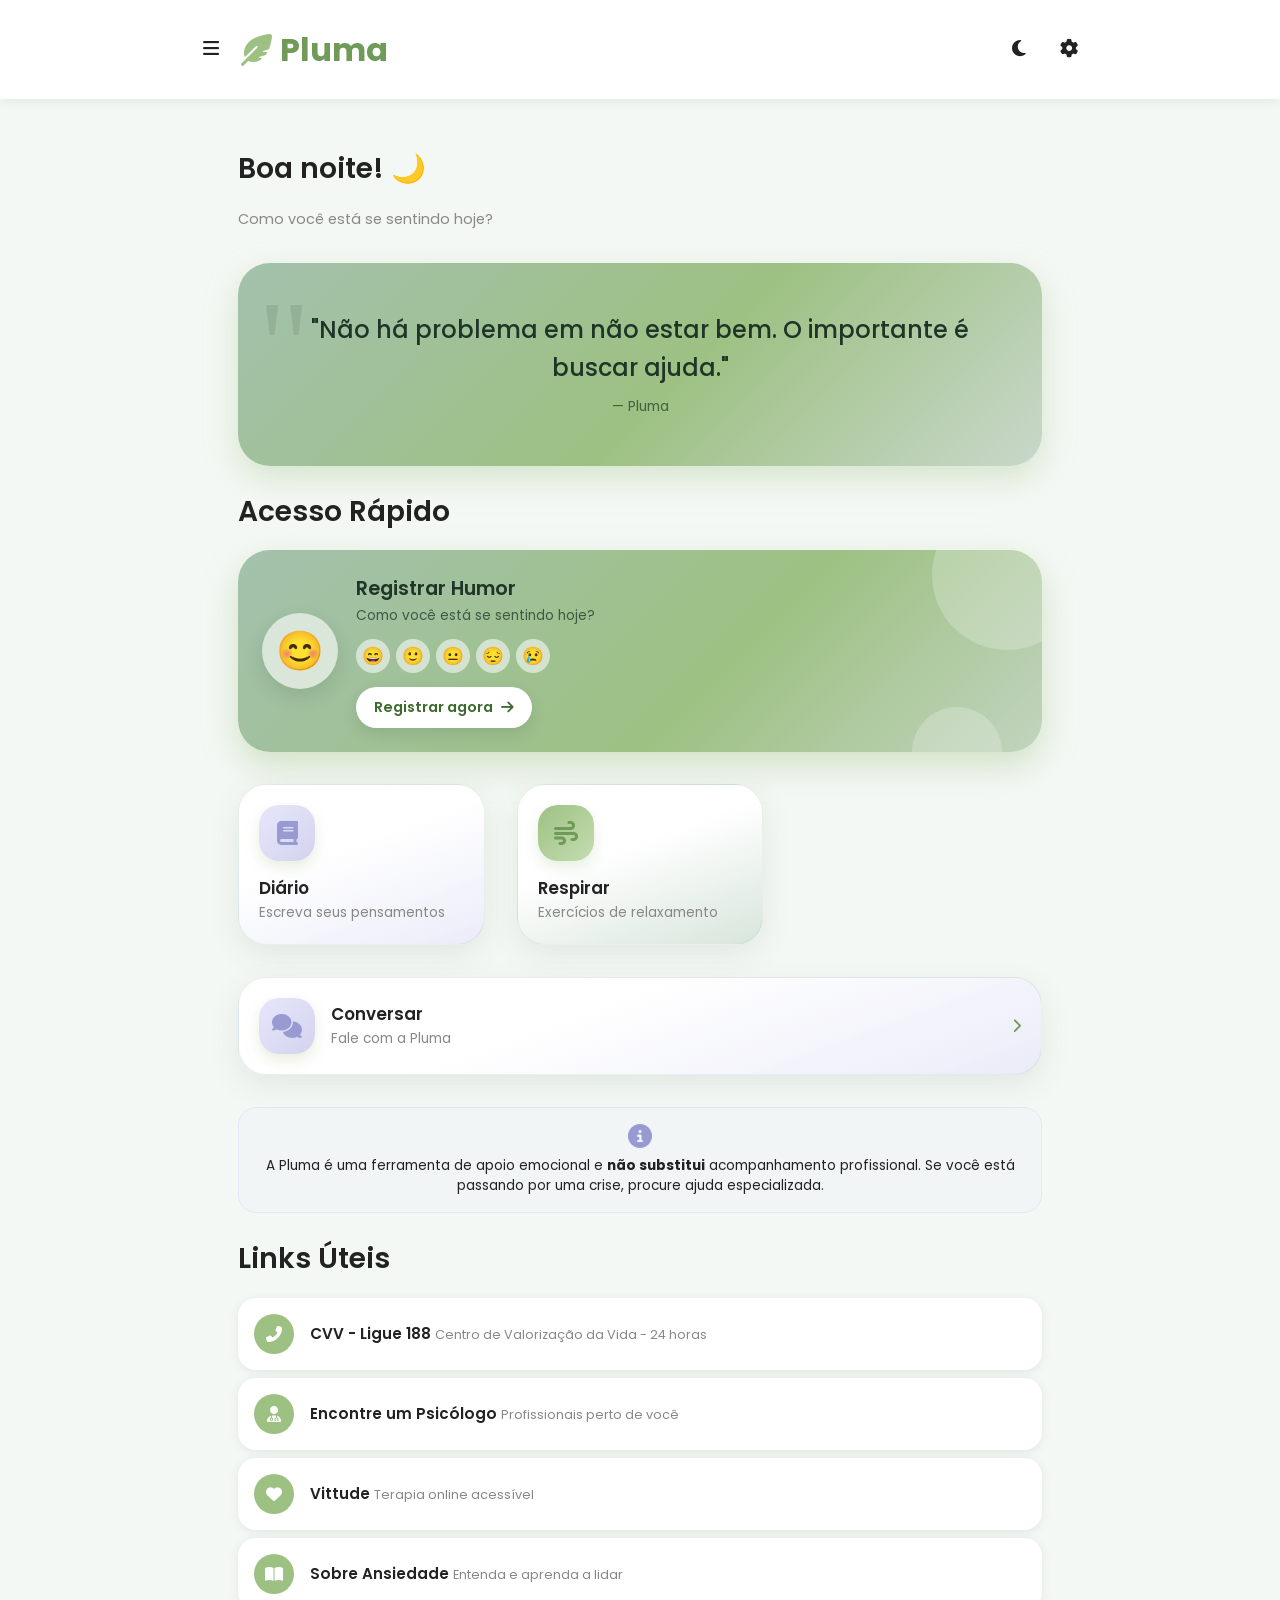
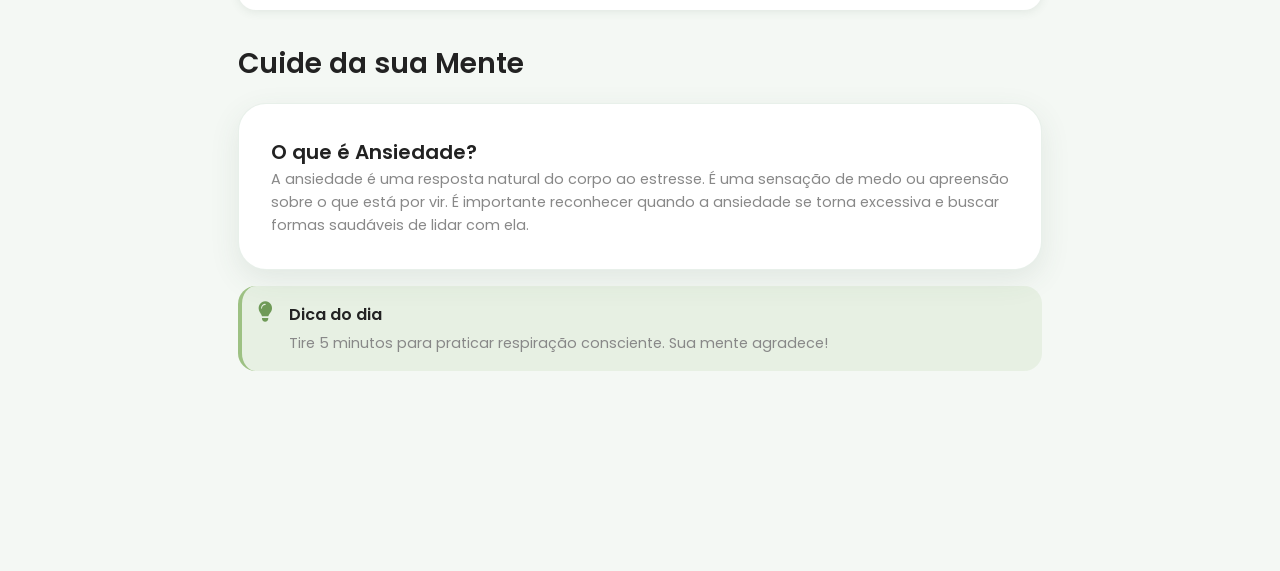
==== index.html @ d6d1ad16 "feat: alterando cores e formatos do front-end" ====
<!DOCTYPE html>
<html lang="pt-BR">
<head>
    <meta charset="UTF-8">
    <meta name="viewport" content="width=device-width, initial-scale=1.0, maximum-scale=1.0, user-scalable=no">
    <meta name="description" content="Pluma - Plataforma de apoio emocional e bem-estar. Registre seu humor, escreva seu diário e pratique técnicas de respiração.">
    <meta name="theme-color" content="#9DC183">
    <meta name="apple-mobile-web-app-capable" content="yes">
    <meta name="apple-mobile-web-app-status-bar-style" content="default">
    
    <title>Pluma - Apoio Emocional</title>
    
    <!-- Fonts -->
    <link rel="preconnect" href="https://fonts.googleapis.com">
    <link rel="preconnect" href="https://fonts.gstatic.com" crossorigin>
    <link href="https://fonts.googleapis.com/css2?family=Poppins:wght@300;400;500;600;700&family=Inter:wght@400;500;600&display=swap" rel="stylesheet">
    
    <!-- Font Awesome -->
    <link rel="stylesheet" href="https://cdnjs.cloudflare.com/ajax/libs/font-awesome/6.5.1/css/all.min.css">
    
    <!-- Styles -->
    <link rel="stylesheet" href="css/style.css">
    <link rel="stylesheet" href="css/responsive.css">
</head>
<body>
    <!-- Splash Screen -->
    <div class="splash-screen" id="splashScreen">
        <div class="logo">🪶 Pluma</div>
        <div class="loader"></div>
    </div>

    <!-- Header -->
    <header class="header">
        <div class="header-content">
            <div class="header-left">
                <button class="icon-btn" id="menuToggle" aria-label="Abrir menu" aria-expanded="false" aria-controls="sideMenu">
                    <i class="fas fa-bars"></i>
                </button>
                <a href="index.html" class="logo">
                    <i class="fas fa-feather-alt"></i>
                    Pluma
                </a>
            </div>
            <div class="header-actions">
                <button class="icon-btn" id="themeToggle" aria-label="Alternar modo escuro">
                    <i class="fas fa-moon"></i>
                </button>
                <a href="config.html" class="icon-btn" aria-label="Configurações">
                    <i class="fas fa-cog"></i>
                </a>
            </div>
        </div>
    </header>

    <!-- Menu lateral -->
    <div class="menu-overlay" id="menuOverlay"></div>
    <nav class="side-menu" id="sideMenu" aria-label="Navegação principal" aria-hidden="true">
        <div class="side-menu-header">
            <span class="logo"><i class="fas fa-feather-alt"></i> Pluma</span>
            <button class="icon-btn" id="menuClose" aria-label="Fechar menu">
                <i class="fas fa-times"></i>
            </button>
        </div>
        <div class="side-menu-links">
            <a href="index.html" class="side-link active" aria-current="page">
                <i class="fas fa-home"></i>
                <span>Início</span>
            </a>
            <a href="humor.html" class="side-link">
                <i class="fas fa-smile"></i>
                <span>Humor</span>
            </a>
            <a href="diario.html" class="side-link">
                <i class="fas fa-book"></i>
                <span>Diário</span>
            </a>
            <a href="historico.html" class="side-link">
                <i class="fas fa-chart-line"></i>
                <span>Histórico</span>
            </a>
            <a href="respirar.html" class="side-link">
                <i class="fas fa-wind"></i>
                <span>Respirar</span>
            </a>
            <a href="chat.html" class="side-link">
                <i class="fas fa-comments"></i>
                <span>Conversar</span>
            </a>
        </div>
    </nav>


    <!-- Conteúdo Principal -->
    <main class="container">
        <!-- Saudação -->
        <section class="section fade-in">
            <h1 class="section-title" id="greeting">Olá! 👋</h1>
            <p class="section-subtitle">Como você está se sentindo hoje?</p>
        </section>

        <!-- Mensagem Motivacional -->
        <section class="motivational-box slide-up">
            <p class="motivational-text" id="motivationalQuote">"Cada dia é uma nova oportunidade para cuidar de si mesmo."</p>
            <p class="motivational-author" id="motivationalAuthor">— Pluma</p>
        </section>

        <!-- Acesso Rápido -->
        <section class="section">
            <h2 class="section-title">Acesso Rápido</h2>
            <div class="cards-grid">
                <a href="humor.html" class="card card-humor" aria-label="Registrar humor">
                    <div class="humor-badge" aria-hidden="true">😊</div>
                    <div class="humor-body">
                        <h3 class="card-title">Registrar Humor</h3>
                        <p class="card-subtitle">Como você está se sentindo hoje?</p>
                        <div class="humor-faces" aria-hidden="true">
                            <span>😄</span><span>🙂</span><span>😐</span><span>😔</span><span>😢</span>
                        </div>
                        <span class="humor-cta">Registrar agora <i class="fas fa-arrow-right"></i></span>
                    </div>
                </a>
                
                <a href="diario.html" class="card">
                    <div class="card-header">
                        <div class="card-icon lilas">
                            <i class="fas fa-book"></i>
                        </div>
                    </div>
                    <h3 class="card-title">Diário</h3>
                    <p class="card-subtitle">Escreva seus pensamentos</p>
                </a>
                
                <a href="respirar.html" class="card">
                    <div class="card-header">
                        <div class="card-icon verde">
                            <i class="fas fa-wind"></i>
                        </div>
                    </div>
                    <h3 class="card-title">Respirar</h3>
                    <p class="card-subtitle">Exercícios de relaxamento</p>
                </a>
                
                <a href="chat.html" class="card card-wide">
                    <div class="card-header">
                        <div class="card-icon lilas">
                            <i class="fas fa-comments"></i>
                        </div>
                    </div>
                    <div>
                        <h3 class="card-title">Conversar</h3>
                        <p class="card-subtitle">Fale com a Pluma</p>
                    </div>
                </a>
            </div>
        </section>

        <!-- Aviso Importante -->
        <section class="disclaimer">
            <i class="fas fa-info-circle"></i>
            <p class="disclaimer-text">
                A Pluma é uma ferramenta de apoio emocional e <strong>não substitui</strong> acompanhamento profissional. 
                Se você está passando por uma crise, procure ajuda especializada.
            </p>
        </section>

        <!-- Links Úteis -->
        <section class="section">
            <h2 class="section-title">Links Úteis</h2>
            <div class="useful-links">
                <a href="https://www.cvv.org.br/" target="_blank" rel="noopener noreferrer" class="useful-link">
                    <i class="fas fa-phone-alt"></i>
                    <div class="useful-link-content">
                        <span class="useful-link-title">CVV - Ligue 188</span>
                        <span class="useful-link-description">Centro de Valorização da Vida - 24 horas</span>
                    </div>
                </a>
                
                <a href="https://www.doctoralia.com.br/psicologos" target="_blank" rel="noopener noreferrer" class="useful-link">
                    <i class="fas fa-user-md"></i>
                    <div class="useful-link-content">
                        <span class="useful-link-title">Encontre um Psicólogo</span>
                        <span class="useful-link-description">Profissionais perto de você</span>
                    </div>
                </a>
                
                <a href="https://www.vittude.com/" target="_blank" rel="noopener noreferrer" class="useful-link">
                    <i class="fas fa-heart"></i>
                    <div class="useful-link-content">
                        <span class="useful-link-title">Vittude</span>
                        <span class="useful-link-description">Terapia online acessível</span>
                    </div>
                </a>
                
                <a href="https://www.minhavida.com.br/bem-estar/tudo-sobre/17115-ansiedade" target="_blank" rel="noopener noreferrer" class="useful-link">
                    <i class="fas fa-book-open"></i>
                    <div class="useful-link-content">
                        <span class="useful-link-title">Sobre Ansiedade</span>
                        <span class="useful-link-description">Entenda e aprenda a lidar</span>
                    </div>
                </a>
            </div>
        </section>

        <!-- Conteúdo Informativo -->
        <section class="section">
            <h2 class="section-title">Cuide da sua Mente</h2>
            
            <div class="card">
                <h3 class="card-title">O que é Ansiedade?</h3>
                <p style="font-size: 0.9rem; color: var(--cinza-medio); line-height: 1.6;">
                    A ansiedade é uma resposta natural do corpo ao estresse. É uma sensação de medo ou apreensão 
                    sobre o que está por vir. É importante reconhecer quando a ansiedade se torna excessiva e 
                    buscar formas saudáveis de lidar com ela.
                </p>
            </div>
            
            <div class="alert alert-info">
                <i class="fas fa-lightbulb"></i>
                <div class="alert-content">
                    <p class="alert-title">Dica do dia</p>
                    <p class="alert-text">Tire 5 minutos para praticar respiração consciente. Sua mente agradece!</p>
                </div>
            </div>
        </section>
    </main>


    <!-- Scripts -->
    <script src="js/app.js"></script>
</body>
</html>
---- css/style.css ----
/* ============================================
   PLUMA - Estilos Principais
   Plataforma de Apoio Emocional
   ============================================ */

/* Reset e Base */
* {
    margin: 0;
    padding: 0;
    box-sizing: border-box;
}

:root {
    /* Paleta de Cores */
    --verde-claro: #9DC183;
    --lilas-claro: #E6E6FA;
    --branco: #ffffff;
    --fundo-suave: #F4F8F4;
    --texto-escuro: #222222;
    --verde-escuro: #6F9A57;
    --lilas-escuro: #9A9AD2;
    --cinza-claro: #f5f5f5;
    --cinza-medio: #888888;
    --sombra: rgba(60, 90, 70, 0.10);
    --salvia: #A3C1AD;
    --texto-sobre-cor: #1f3527;
    
    /* Tipografia */
    --font-principal: 'Poppins', -apple-system, BlinkMacSystemFont, 'Segoe UI', sans-serif;
    --font-secundaria: 'Inter', sans-serif;
    
    /* Espaçamentos */
    --espacamento-xs: 0.25rem;
    --espacamento-sm: 0.5rem;
    --espacamento-md: 1rem;
    --espacamento-lg: 1.5rem;
    --espacamento-xl: 2rem;
    --espacamento-xxl: 3rem;
    
    /* Bordas */
    --borda-radius-sm: 12px;
    --borda-radius-md: 18px;
    --borda-radius-lg: 28px;
    --borda-radius-xl: 40px;
    
    /* Transições */
    --transicao-rapida: 0.2s ease;
    --transicao-media: 0.3s ease;
    --transicao-lenta: 0.5s ease;
}

/* Dark Mode */
[data-theme="dark"] {
    --verde-claro: #6F9A57;
    --lilas-claro: #6E6EA8;
    --branco: #1a1a2e;
    --fundo-suave: #16213e;
    --texto-escuro: #f0f0f0;
    --cinza-claro: #2a2a4a;
    --sombra: rgba(0, 0, 0, 0.3);
}

html {
    font-size: 16px;
    scroll-behavior: smooth;
}

body {
    font-family: var(--font-principal);
    background-color: var(--fundo-suave);
    color: var(--texto-escuro);
    line-height: 1.6;
    min-height: 100vh;
    padding-bottom: var(--espacamento-xl);
    transition: background-color var(--transicao-media), color var(--transicao-media);
}

/* Loader / Splash Screen */
.splash-screen {
    position: fixed;
    top: 0;
    left: 0;
    width: 100%;
    height: 100%;
    background: linear-gradient(135deg, var(--verde-claro), var(--lilas-claro));
    display: flex;
    flex-direction: column;
    justify-content: center;
    align-items: center;
    z-index: 9999;
    transition: opacity var(--transicao-lenta), visibility var(--transicao-lenta);
}

.splash-screen.hidden {
    opacity: 0;
    visibility: hidden;
}

.splash-screen .logo {
    font-size: 3rem;
    font-weight: 700;
    color: var(--branco);
    margin-bottom: var(--espacamento-md);
    animation: pulse 2s infinite;
}

.splash-screen .loader {
    width: 50px;
    height: 50px;
    border: 4px solid rgba(255, 255, 255, 0.3);
    border-top-color: var(--branco);
    border-radius: 50%;
    animation: spin 1s linear infinite;
}

@keyframes spin {
    to { transform: rotate(360deg); }
}

@keyframes pulse {
    0%, 100% { transform: scale(1); }
    50% { transform: scale(1.05); }
}

/* Container Principal */
.container {
    max-width: 500px;
    margin: 0 auto;
    padding: var(--espacamento-md);
}

/* Header */
.header {
    background: var(--branco);
    padding: var(--espacamento-md) var(--espacamento-lg);
    box-shadow: 0 2px 10px var(--sombra);
    position: sticky;
    top: 0;
    z-index: 100;
}

.header-content {
    max-width: 500px;
    margin: 0 auto;
    display: flex;
    justify-content: space-between;
    align-items: center;
}

.header .logo {
    font-size: 1.5rem;
    font-weight: 700;
    color: var(--verde-escuro);
    text-decoration: none;
    display: flex;
    align-items: center;
    gap: var(--espacamento-sm);
}

.header .logo i {
    color: var(--verde-claro);
}

/* Cards */
.card {
    background: var(--branco);
    border-radius: var(--borda-radius-lg);
    padding: var(--espacamento-lg);
    margin-bottom: var(--espacamento-md);
    box-shadow: 0 4px 15px var(--sombra);
    transition: transform var(--transicao-rapida), box-shadow var(--transicao-rapida);
}

.card:hover {
    transform: translateY(-3px);
    box-shadow: 0 8px 25px var(--sombra);
}

.card-header {
    display: flex;
    align-items: center;
    gap: var(--espacamento-md);
    margin-bottom: var(--espacamento-md);
}

.card-icon {
    width: 50px;
    height: 50px;
    border-radius: var(--borda-radius-md);
    display: flex;
    align-items: center;
    justify-content: center;
    font-size: 1.5rem;
}

.card-icon.verde {
    background: linear-gradient(135deg, var(--verde-claro), #C4DDB0);
    color: var(--verde-escuro);
}

.card-icon.lilas {
    background: linear-gradient(135deg, var(--lilas-claro), #D3D3F0);
    color: var(--lilas-escuro);
}

.card-title {
    font-size: 1.1rem;
    font-weight: 600;
    color: var(--texto-escuro);
}

.card-subtitle {
    font-size: 0.85rem;
    color: var(--cinza-medio);
}

/* Botões */
.btn {
    display: inline-flex;
    align-items: center;
    justify-content: center;
    gap: var(--espacamento-sm);
    padding: var(--espacamento-md) var(--espacamento-xl);
    border: none;
    border-radius: var(--borda-radius-xl);
    font-family: var(--font-principal);
    font-size: 1rem;
    font-weight: 600;
    cursor: pointer;
    transition: all var(--transicao-rapida);
    text-decoration: none;
}

.btn-primary {
    background: linear-gradient(135deg, var(--verde-claro), var(--verde-escuro));
    color: var(--branco);
}

.btn-primary:hover {
    transform: translateY(-2px);
    box-shadow: 0 5px 20px rgba(157, 193, 131, 0.4);
}

.btn-secondary {
    background: linear-gradient(135deg, var(--lilas-claro), var(--lilas-escuro));
    color: var(--branco);
}

.btn-secondary:hover {
    transform: translateY(-2px);
    box-shadow: 0 5px 20px rgba(230, 230, 250, 0.4);
}

.btn-outline {
    background: transparent;
    border: 2px solid var(--verde-claro);
    color: var(--verde-escuro);
}

.btn-outline:hover {
    background: var(--verde-claro);
    color: var(--branco);
}

.btn-block {
    width: 100%;
}

.btn-sm {
    padding: var(--espacamento-sm) var(--espacamento-md);
    font-size: 0.875rem;
}

/* Inputs */
.form-group {
    margin-bottom: var(--espacamento-md);
}

.form-label {
    display: block;
    margin-bottom: var(--espacamento-sm);
    font-weight: 500;
    color: var(--texto-escuro);
}

.form-input {
    width: 100%;
    padding: var(--espacamento-md);
    border: 2px solid var(--cinza-claro);
    border-radius: var(--borda-radius-md);
    font-family: var(--font-principal);
    font-size: 1rem;
    transition: border-color var(--transicao-rapida), box-shadow var(--transicao-rapida);
    background: var(--branco);
    color: var(--texto-escuro);
}

.form-input:focus {
    outline: none;
    border-color: var(--verde-claro);
    box-shadow: 0 0 0 4px rgba(157, 193, 131, 0.2);
}

.form-input::placeholder {
    color: var(--cinza-medio);
}

.input-icon-wrapper {
    position: relative;
}

.input-icon-wrapper .form-input {
    padding-left: 45px;
}

.input-icon-wrapper i {
    position: absolute;
    left: 15px;
    top: 50%;
    transform: translateY(-50%);
    color: var(--cinza-medio);
}

/* Textarea */
.form-textarea {
    width: 100%;
    min-height: 120px;
    padding: var(--espacamento-md);
    border: 2px solid var(--cinza-claro);
    border-radius: var(--borda-radius-md);
    font-family: var(--font-principal);
    font-size: 1rem;
    resize: vertical;
    transition: border-color var(--transicao-rapida);
    background: var(--branco);
    color: var(--texto-escuro);
}

.form-textarea:focus {
    outline: none;
    border-color: var(--verde-claro);
    box-shadow: 0 0 0 4px rgba(157, 193, 131, 0.2);
}

/* Seções */
.section {
    margin-bottom: var(--espacamento-xl);
}

.section-title {
    font-size: 1.25rem;
    font-weight: 600;
    margin-bottom: var(--espacamento-md);
    color: var(--texto-escuro);
}

.section-subtitle {
    font-size: 0.9rem;
    color: var(--cinza-medio);
    margin-bottom: var(--espacamento-lg);
}

/* Grid de Cards */
.cards-grid {
    display: grid;
    grid-template-columns: repeat(2, 1fr);
    gap: var(--espacamento-md);
}

/* Badge */
.badge {
    display: inline-block;
    padding: var(--espacamento-xs) var(--espacamento-sm);
    border-radius: var(--borda-radius-sm);
    font-size: 0.75rem;
    font-weight: 600;
}

.badge-verde {
    background: rgba(157, 193, 131, 0.2);
    color: var(--verde-escuro);
}

.badge-lilas {
    background: rgba(230, 230, 250, 0.4);
    color: var(--lilas-escuro);
}

/* Alertas */
.alert {
    padding: var(--espacamento-md);
    border-radius: var(--borda-radius-md);
    margin-bottom: var(--espacamento-md);
    display: flex;
    align-items: flex-start;
    gap: var(--espacamento-md);
}

.alert-info {
    background: rgba(157, 193, 131, 0.15);
    border-left: 4px solid var(--verde-claro);
}

.alert-warning {
    background: rgba(230, 230, 250, 0.3);
    border-left: 4px solid var(--lilas-claro);
}

.alert i {
    font-size: 1.25rem;
    color: var(--verde-escuro);
}

.alert-content {
    flex: 1;
}

.alert-title {
    font-weight: 600;
    margin-bottom: var(--espacamento-xs);
}

.alert-text {
    font-size: 0.9rem;
    color: var(--cinza-medio);
}

/* Mensagem Motivacional */
.motivational-box {
    background: linear-gradient(135deg, var(--verde-claro), var(--lilas-claro));
    border-radius: var(--borda-radius-lg);
    padding: var(--espacamento-xl);
    text-align: center;
    margin-bottom: var(--espacamento-lg);
    position: relative;
    overflow: hidden;
}

.motivational-box::before {
    content: '"';
    position: absolute;
    top: -20px;
    left: 20px;
    font-size: 8rem;
    opacity: 0.1;
    font-family: Georgia, serif;
}

.motivational-text {
    font-size: 1.1rem;
    font-weight: 500;
    color: var(--texto-escuro);
    line-height: 1.6;
    position: relative;
    z-index: 1;
}

.motivational-author {
    font-size: 0.85rem;
    color: var(--texto-escuro);
    opacity: 0.7;
    margin-top: var(--espacamento-sm);
}

/* Links Úteis */
.useful-links {
    display: flex;
    flex-direction: column;
    gap: var(--espacamento-sm);
}

.useful-link {
    display: flex;
    align-items: center;
    gap: var(--espacamento-md);
    padding: var(--espacamento-md);
    background: var(--branco);
    border-radius: var(--borda-radius-md);
    text-decoration: none;
    color: var(--texto-escuro);
    transition: all var(--transicao-rapida);
    box-shadow: 0 2px 10px var(--sombra);
}

.useful-link:hover {
    transform: translateX(5px);
    box-shadow: 0 4px 15px var(--sombra);
}

.useful-link i {
    width: 40px;
    height: 40px;
    border-radius: 50%;
    display: flex;
    align-items: center;
    justify-content: center;
    background: var(--verde-claro);
    color: var(--branco);
}

.useful-link-content {
    flex: 1;
}

.useful-link-title {
    font-weight: 600;
    font-size: 0.95rem;
}

.useful-link-description {
    font-size: 0.8rem;
    color: var(--cinza-medio);
}

/* Disclaimer */
.disclaimer {
    background: rgba(230, 230, 250, 0.2);
    border: 1px solid var(--lilas-claro);
    border-radius: var(--borda-radius-md);
    padding: var(--espacamento-md);
    margin: var(--espacamento-lg) 0;
    text-align: center;
}

.disclaimer i {
    color: var(--lilas-escuro);
    font-size: 1.5rem;
    margin-bottom: var(--espacamento-sm);
}

.disclaimer-text {
    font-size: 0.85rem;
    color: var(--texto-escuro);
    line-height: 1.5;
}

/* Animações */
@keyframes fadeIn {
    from {
        opacity: 0;
        transform: translateY(20px);
    }
    to {
        opacity: 1;
        transform: translateY(0);
    }
}

@keyframes slideUp {
    from {
        opacity: 0;
        transform: translateY(30px);
    }
    to {
        opacity: 1;
        transform: translateY(0);
    }
}

.fade-in {
    animation: fadeIn var(--transicao-media) ease-out;
}

.slide-up {
    animation: slideUp var(--transicao-lenta) ease-out;
}

/* Empty State */
.empty-state {
    text-align: center;
    padding: var(--espacamento-xxl);
}

.empty-state i {
    font-size: 4rem;
    color: var(--cinza-claro);
    margin-bottom: var(--espacamento-md);
}

.empty-state-title {
    font-size: 1.1rem;
    font-weight: 600;
    color: var(--texto-escuro);
    margin-bottom: var(--espacamento-sm);
}

.empty-state-text {
    font-size: 0.9rem;
    color: var(--cinza-medio);
}

/* Divider */
.divider {
    height: 1px;
    background: var(--cinza-claro);
    margin: var(--espacamento-lg) 0;
}

/* Toggle Switch */
.toggle-wrapper {
    display: flex;
    align-items: center;
    justify-content: space-between;
    padding: var(--espacamento-md);
    background: var(--branco);
    border-radius: var(--borda-radius-md);
    margin-bottom: var(--espacamento-sm);
}

.toggle-label {
    display: flex;
    align-items: center;
    gap: var(--espacamento-md);
}

.toggle-label i {
    width: 40px;
    height: 40px;
    border-radius: 50%;
    display: flex;
    align-items: center;
    justify-content: center;
    background: var(--cinza-claro);
    color: var(--texto-escuro);
}

.toggle-switch {
    position: relative;
    width: 52px;
    height: 28px;
}

.toggle-switch input {
    opacity: 0;
    width: 0;
    height: 0;
}

.toggle-slider {
    position: absolute;
    cursor: pointer;
    top: 0;
    left: 0;
    right: 0;
    bottom: 0;
    background: var(--cinza-claro);
    border-radius: 28px;
    transition: var(--transicao-rapida);
}

.toggle-slider::before {
    content: '';
    position: absolute;
    width: 22px;
    height: 22px;
    left: 3px;
    bottom: 3px;
    background: var(--branco);
    border-radius: 50%;
    transition: var(--transicao-rapida);
    box-shadow: 0 2px 4px rgba(0, 0, 0, 0.2);
}

.toggle-switch input:checked + .toggle-slider {
    background: var(--verde-claro);
}

.toggle-switch input:checked + .toggle-slider::before {
    transform: translateX(24px);
}

/* Utilitários */
.text-center { text-align: center; }
.text-left { text-align: left; }
.text-right { text-align: right; }

.mb-sm { margin-bottom: var(--espacamento-sm); }
.mb-md { margin-bottom: var(--espacamento-md); }
.mb-lg { margin-bottom: var(--espacamento-lg); }
.mb-xl { margin-bottom: var(--espacamento-xl); }

.mt-sm { margin-top: var(--espacamento-sm); }
.mt-md { margin-top: var(--espacamento-md); }
.mt-lg { margin-top: var(--espacamento-lg); }
.mt-xl { margin-top: var(--espacamento-xl); }

.flex { display: flex; }
.flex-center { display: flex; align-items: center; justify-content: center; }
.flex-between { display: flex; align-items: center; justify-content: space-between; }
.flex-column { flex-direction: column; }
.gap-sm { gap: var(--espacamento-sm); }
.gap-md { gap: var(--espacamento-md); }

.w-full { width: 100%; }
.h-full { height: 100%; }

.hidden { display: none !important; }
.visible { display: block !important; }


/* ============================================
   HEADER: menu | logo | modo escuro + config
   ============================================ */
.header-left,
.header-actions {
    display: flex;
    align-items: center;
    gap: var(--espacamento-sm);
}

.icon-btn {
    width: 42px;
    height: 42px;
    display: inline-flex;
    align-items: center;
    justify-content: center;
    background: transparent;
    border: none;
    border-radius: 50%;
    color: var(--texto-escuro);
    font-size: 1.15rem;
    cursor: pointer;
    text-decoration: none;
    transition: background var(--transicao-rapida), color var(--transicao-rapida);
}

.icon-btn:hover,
.icon-btn.active {
    background: rgba(157, 193, 131, 0.18);
    color: var(--verde-escuro);
}

.icon-btn:focus-visible,
.side-link:focus-visible {
    outline: 3px solid var(--verde-claro);
    outline-offset: 2px;
}

/* ============================================
   MENU LATERAL
   ============================================ */
.menu-overlay {
    position: fixed;
    inset: 0;
    background: rgba(0, 0, 0, 0.45);
    opacity: 0;
    visibility: hidden;
    transition: opacity var(--transicao-media), visibility var(--transicao-media);
    z-index: 1500;
}

.menu-overlay.open {
    opacity: 1;
    visibility: visible;
}

.side-menu {
    position: fixed;
    top: 0;
    left: 0;
    bottom: 0;
    width: min(280px, 82vw);
    background: var(--branco);
    box-shadow: 4px 0 24px var(--sombra);
    transform: translateX(-100%);
    visibility: hidden;
    transition: transform var(--transicao-media), visibility var(--transicao-media);
    z-index: 1600;
    display: flex;
    flex-direction: column;
    overflow-y: auto;
}

.side-menu.open {
    transform: translateX(0);
    visibility: visible;
}

.side-menu-header {
    display: flex;
    align-items: center;
    justify-content: space-between;
    padding: var(--espacamento-md) var(--espacamento-lg);
}

.side-menu-header .logo {
    font-size: 1.5rem;
    font-weight: 700;
    color: var(--verde-escuro);
    display: flex;
    align-items: center;
    gap: var(--espacamento-sm);
}

.side-menu-header .logo i {
    color: var(--verde-claro);
}

.side-menu-links {
    display: flex;
    flex-direction: column;
    gap: var(--espacamento-xs);
    padding: var(--espacamento-sm) var(--espacamento-md);
}

.side-link {
    display: flex;
    align-items: center;
    gap: var(--espacamento-md);
    padding: var(--espacamento-md);
    border-radius: var(--borda-radius-md);
    color: var(--texto-escuro);
    text-decoration: none;
    font-weight: 500;
    transition: background var(--transicao-rapida), color var(--transicao-rapida);
}

.side-link i {
    width: 24px;
    text-align: center;
    font-size: 1.1rem;
    color: var(--cinza-medio);
}

.side-link:hover {
    background: rgba(157, 193, 131, 0.12);
}

.side-link.active {
    background: rgba(157, 193, 131, 0.2);
    color: var(--verde-escuro);
}

.side-link.active i {
    color: var(--verde-escuro);
}

body.menu-open {
    overflow: hidden;
}

/* Data (página Humor), agora abaixo do header */
.date-bar {
    padding-bottom: 0;
}


/* ============================================
   TEMA 2 — paleta #A3C1AD · #9DC183 · #E6E6FA
   cards mais arredondados e modernos
   ============================================ */
.splash-screen { background: linear-gradient(135deg, #A3C1AD, #E6E6FA); }
.splash-screen .logo { color: #2f4a38; }

.btn-primary {
    background: linear-gradient(135deg, #9DC183, #A3C1AD);
    color: var(--texto-sobre-cor);
}
.btn-secondary {
    background: linear-gradient(135deg, #E6E6FA, #C9C9EE);
    color: #2d2d5a;
}
.btn-outline:hover { color: var(--texto-sobre-cor); }

.motivational-box {
    background: linear-gradient(135deg, #A3C1AD 0%, #9DC183 55%, #E6E6FA 130%);
    border-radius: 32px;
    box-shadow: 0 12px 32px rgba(157, 193, 131, 0.35);
}
.motivational-box .motivational-text,
.motivational-box .motivational-author { color: #1f3527; }

/* Cards gerais */
.card {
    border-radius: 28px;
    border: 1px solid rgba(163, 193, 173, 0.25);
    box-shadow: 0 10px 30px var(--sombra);
}
.card:hover { transform: translateY(-4px); box-shadow: 0 16px 38px var(--sombra); }
.card:active { transform: scale(0.98); }
a.card { text-decoration: none; color: inherit; }

/* Acesso rápido */
.cards-grid { gap: var(--espacamento-md); }
.cards-grid .card {
    display: flex;
    flex-direction: column;
    margin-bottom: 0;
    padding: 20px;
    position: relative;
    overflow: hidden;
}
.cards-grid .card-header { margin-bottom: 14px; }
.cards-grid .card-icon {
    width: 56px;
    height: 56px;
    border-radius: 20px;
    font-size: 1.5rem;
    box-shadow: 0 6px 14px rgba(157, 193, 131, 0.25);
}
.cards-grid .card:has(.card-icon.verde) {
    background: linear-gradient(160deg, var(--branco) 40%, rgba(163, 193, 173, 0.35));
}
.cards-grid .card:has(.card-icon.lilas) {
    background: linear-gradient(160deg, var(--branco) 40%, rgba(230, 230, 250, 0.7));
}
[data-theme="dark"] .cards-grid .card:has(.card-icon.verde) {
    background: linear-gradient(160deg, var(--branco) 40%, rgba(163, 193, 173, 0.18));
}
[data-theme="dark"] .cards-grid .card:has(.card-icon.lilas) {
    background: linear-gradient(160deg, var(--branco) 40%, rgba(230, 230, 250, 0.14));
}
.cards-grid .card-title { font-size: 1.05rem; }

/* Card largo horizontal (Conversar) */
.cards-grid .card-wide {
    grid-column: 1 / -1;
    flex-direction: row;
    align-items: center;
    gap: 16px;
}
.cards-grid .card-wide .card-header { margin-bottom: 0; }
.cards-grid .card-wide::after {
    content: "\f054";
    font-family: "Font Awesome 6 Free";
    font-weight: 900;
    margin-left: auto;
    color: var(--verde-escuro);
    font-size: 0.9rem;
}

/* ---------- Registrar Humor: card em destaque ---------- */
.cards-grid .card-humor {
    grid-column: 1 / -1;
    flex-direction: row;
    align-items: center;
    gap: 18px;
    padding: 24px;
    border: none;
    border-radius: 32px;
    background: linear-gradient(135deg, #A3C1AD 0%, #9DC183 60%, #E6E6FA 140%);
    box-shadow: 0 14px 34px rgba(157, 193, 131, 0.4);
}
.cards-grid .card-humor::before,
.cards-grid .card-humor::after {
    content: "";
    position: absolute;
    border-radius: 50%;
    background: rgba(255, 255, 255, 0.22);
    pointer-events: none;
}
.cards-grid .card-humor::before { width: 150px; height: 150px; right: -40px; top: -50px; }
.cards-grid .card-humor::after  { width: 90px; height: 90px; right: 40px; bottom: -45px; }
.cards-grid .card-humor:hover { box-shadow: 0 20px 44px rgba(157, 193, 131, 0.5); }

.humor-badge {
    flex-shrink: 0;
    width: 76px;
    height: 76px;
    border-radius: 50%;
    background: rgba(255, 255, 255, 0.6);
    display: flex;
    align-items: center;
    justify-content: center;
    font-size: 2.4rem;
    box-shadow: 0 8px 20px rgba(31, 53, 39, 0.12);
    animation: humor-float 3.2s ease-in-out infinite;
}
@keyframes humor-float {
    0%, 100% { transform: translateY(0); }
    50% { transform: translateY(-5px); }
}
.humor-body { position: relative; z-index: 1; min-width: 0; }
.cards-grid .card-humor .card-title { color: #1f3527; font-size: 1.2rem; }
.cards-grid .card-humor .card-subtitle { color: rgba(31, 53, 39, 0.75); }
.humor-faces { display: flex; gap: 6px; margin-top: 12px; flex-wrap: wrap; }
.humor-faces span {
    width: 34px;
    height: 34px;
    border-radius: 50%;
    background: rgba(255, 255, 255, 0.55);
    display: flex;
    align-items: center;
    justify-content: center;
    font-size: 1.1rem;
    transition: transform var(--transicao-rapida);
}
.card-humor:hover .humor-faces span { transform: translateY(-3px) scale(1.1); }
.card-humor:hover .humor-faces span:nth-child(2) { transition-delay: 0.04s; }
.card-humor:hover .humor-faces span:nth-child(3) { transition-delay: 0.08s; }
.card-humor:hover .humor-faces span:nth-child(4) { transition-delay: 0.12s; }
.card-humor:hover .humor-faces span:nth-child(5) { transition-delay: 0.16s; }
.humor-cta {
    display: inline-flex;
    align-items: center;
    gap: 8px;
    margin-top: 14px;
    padding: 9px 18px;
    border-radius: 999px;
    background: #fff;
    color: #3d6b2f;
    font-weight: 600;
    font-size: 0.9rem;
    box-shadow: 0 6px 16px rgba(31, 53, 39, 0.12);
}
.card-humor:hover .humor-cta i { transform: translateX(3px); }
.humor-cta i { transition: transform var(--transicao-rapida); }

@media (max-width: 380px) {
    .cards-grid .card-humor { flex-direction: column; align-items: flex-start; }
}
@media (prefers-reduced-motion: reduce) {
    .humor-badge { animation: none; }
}
---- css/responsive.css ----
/* ============================================
   PLUMA - Estilos Responsivos
   Media Queries para todas as telas
   ============================================ */

/* Mobile Small (até 320px) */
@media screen and (max-width: 320px) {
    html {
        font-size: 14px;
    }
    
    .container {
        padding: var(--espacamento-sm);
    }
    
    
    
    
    .cards-grid {
        grid-template-columns: 1fr;
    }
    
    .motivational-box {
        padding: var(--espacamento-md);
    }
    
    .motivational-text {
        font-size: 0.95rem;
    }
}

/* Mobile Medium (321px - 480px) */
@media screen and (min-width: 321px) and (max-width: 480px) {
    .container {
        padding: var(--espacamento-md);
    }
    
    .header {
        padding: var(--espacamento-sm) var(--espacamento-md);
    }
    
}

/* Tablet (481px - 768px) */
@media screen and (min-width: 481px) and (max-width: 768px) {
    .container {
        max-width: 600px;
        padding: var(--espacamento-lg);
    }
    
    .cards-grid {
        grid-template-columns: repeat(2, 1fr);
        gap: var(--espacamento-lg);
    }
    
    
    
    
    
    
    .motivational-box {
        padding: var(--espacamento-xxl);
    }
    
    .motivational-text {
        font-size: 1.25rem;
    }
    
    .card {
        padding: var(--espacamento-xl);
    }
    
    .section-title {
        font-size: 1.5rem;
    }
}

/* Desktop Small (769px - 1024px) */
@media screen and (min-width: 769px) and (max-width: 1024px) {
    body {
        padding-bottom: 100px;
    }
    
    .container {
        max-width: 700px;
        padding: var(--espacamento-xl);
    }
    
    .header {
        padding: var(--espacamento-lg) var(--espacamento-xl);
    }
    
    .header-content {
        max-width: 700px;
    }
    
    .header .logo {
        font-size: 1.75rem;
    }
    
    
    .cards-grid {
        grid-template-columns: repeat(3, 1fr);
    }
    
    .card {
        padding: var(--espacamento-xl);
    }
    
    .card-icon {
        width: 60px;
        height: 60px;
        font-size: 1.75rem;
    }
}

/* Desktop Medium (1025px - 1200px) */
@media screen and (min-width: 1025px) and (max-width: 1200px) {
    body {
        padding-bottom: 100px;
    }
    
    .container {
        max-width: 800px;
        padding: var(--espacamento-xl);
    }
    
    .header-content {
        max-width: 800px;
    }
    
    
    .cards-grid {
        grid-template-columns: repeat(3, 1fr);
        gap: var(--espacamento-lg);
    }
}

/* Desktop Large (acima de 1200px) */
@media screen and (min-width: 1201px) {
    body {
        padding-bottom: 120px;
    }
    
    .container {
        max-width: 900px;
        padding: var(--espacamento-xxl);
    }
    
    .header {
        padding: var(--espacamento-lg) var(--espacamento-xxl);
    }
    
    .header-content {
        max-width: 900px;
    }
    
    .header .logo {
        font-size: 2rem;
    }
    
    
    
    
    
    
    .cards-grid {
        grid-template-columns: repeat(3, 1fr);
        gap: var(--espacamento-xl);
    }
    
    .card {
        padding: var(--espacamento-xl);
    }
    
    .card-icon {
        width: 70px;
        height: 70px;
        font-size: 2rem;
    }
    
    .card-title {
        font-size: 1.25rem;
    }
    
    .section-title {
        font-size: 1.75rem;
    }
    
    .motivational-box {
        padding: var(--espacamento-xxl) 4rem;
    }
    
    .motivational-text {
        font-size: 1.5rem;
    }
    
    .btn {
        padding: var(--espacamento-lg) var(--espacamento-xxl);
        font-size: 1.1rem;
    }
}

/* Landscape Orientation para Mobile */
@media screen and (max-height: 500px) and (orientation: landscape) {
    .splash-screen .logo {
        font-size: 2rem;
    }
    
    .splash-screen .loader {
        width: 30px;
        height: 30px;
    }
    
    body {
        padding-bottom: 60px;
    }
    
    
    
    
}

/* Print Styles */
@media print {
    
    body {
        padding: 0;
        background: white;
    }
    
    .container {
        max-width: 100%;
        padding: 20px;
    }
    
    .card {
        box-shadow: none;
        border: 1px solid #ddd;
        break-inside: avoid;
    }
    
    .btn {
        display: none;
    }
    
    a {
        color: inherit;
        text-decoration: none;
    }
    
    a::after {
        content: " (" attr(href) ")";
        font-size: 0.8em;
        color: #666;
    }
}

/* Preferência de Movimento Reduzido */
@media (prefers-reduced-motion: reduce) {
    *,
    *::before,
    *::after {
        animation-duration: 0.01ms !important;
        animation-iteration-count: 1 !important;
        transition-duration: 0.01ms !important;
        scroll-behavior: auto !important;
    }
    
    .splash-screen .loader {
        animation: none;
        border-top-color: var(--verde-claro);
    }
}

/* High Contrast Mode */
@media (prefers-contrast: high) {
    :root {
        --verde-claro: #00aa44;
        --lilas-claro: #9933cc;
        --sombra: rgba(0, 0, 0, 0.2);
    }
    
    .card {
        border: 2px solid var(--texto-escuro);
    }
    
    .btn {
        border: 2px solid currentColor;
    }
    
    .form-input,
    .form-textarea {
        border-width: 3px;
    }
}

/* Touch Device Adjustments */
@media (hover: none) and (pointer: coarse) {
    
    .card:hover {
        transform: none;
    }
    
    .btn:hover {
        transform: none;
    }
    
    .useful-link:hover {
        transform: none;
    }
    
    /* Larger touch targets */
    .btn {
        min-height: 48px;
    }
    
    
    .form-input,
    .form-textarea {
        min-height: 48px;
        font-size: 16px; /* Prevents zoom on iOS */
    }
}

/* Dark Mode Media Query */
@media (prefers-color-scheme: dark) {
    :root:not([data-theme="light"]) {
        --verde-claro: #6F9A57;
        --lilas-claro: #6E6EA8;
        --branco: #1a1a2e;
        --fundo-suave: #16213e;
        --texto-escuro: #f0f0f0;
        --cinza-claro: #2a2a4a;
        --cinza-medio: #aaaaaa;
        --sombra: rgba(0, 0, 0, 0.3);
    }
}
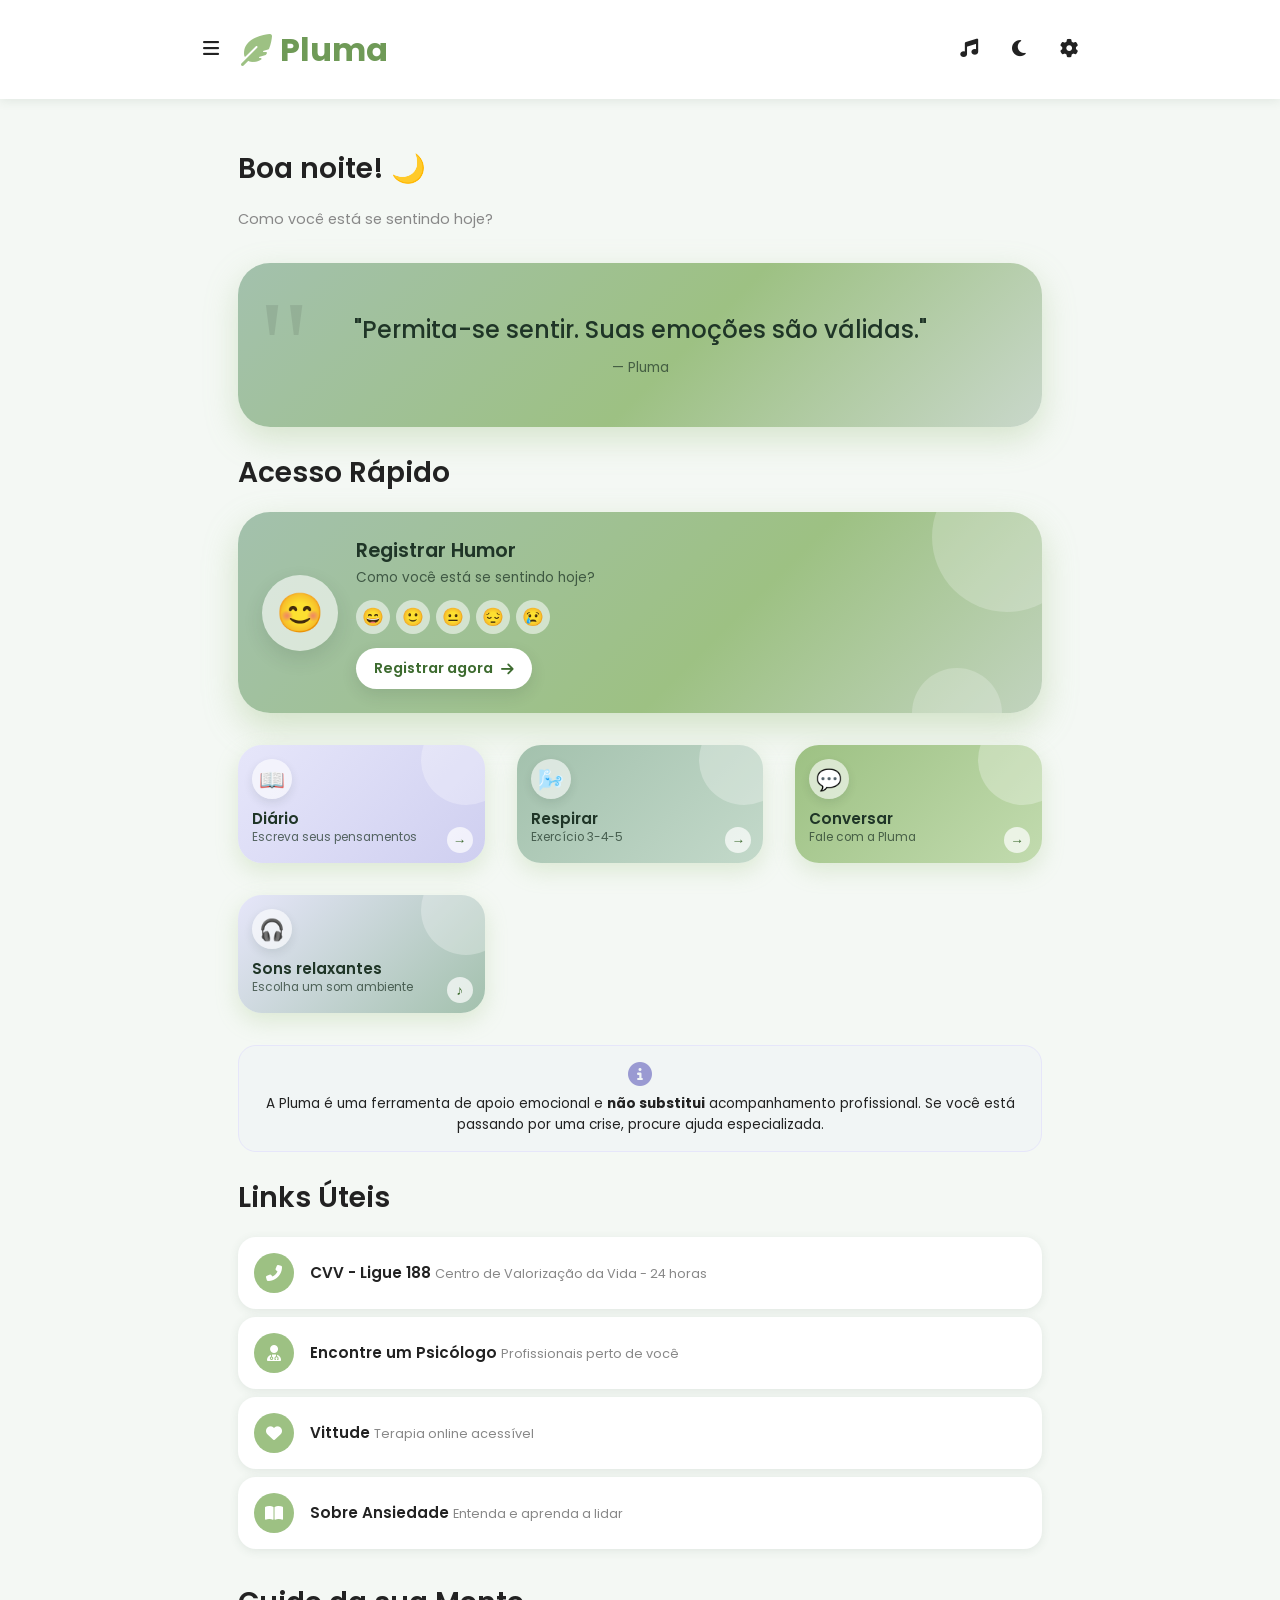
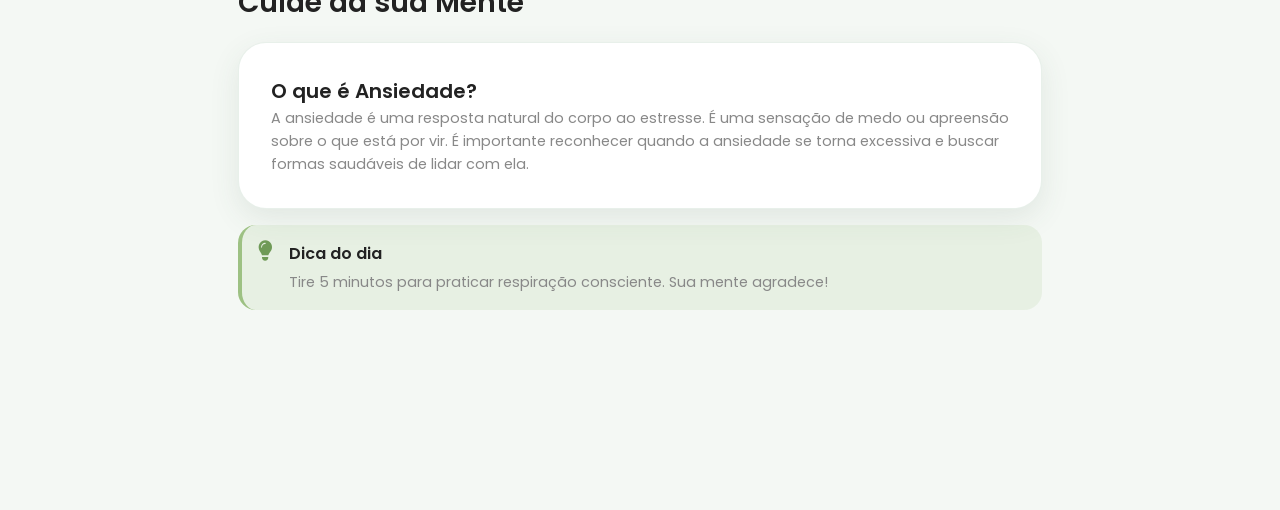
==== commit c08ce93e: "feat: modificando layout pluma" ====
--- a/index.html
+++ b/index.html
@@ -120,37 +120,33 @@
                     </div>
                 </a>
                 
-                <a href="diario.html" class="card">
-                    <div class="card-header">
-                        <div class="card-icon lilas">
-                            <i class="fas fa-book"></i>
-                        </div>
-                    </div>
+                <a href="diario.html" class="card card-mini mini-lilas">
+                    <span class="mini-badge" aria-hidden="true">📖</span>
                     <h3 class="card-title">Diário</h3>
                     <p class="card-subtitle">Escreva seus pensamentos</p>
-                </a>
-                
-                <a href="respirar.html" class="card">
-                    <div class="card-header">
-                        <div class="card-icon verde">
-                            <i class="fas fa-wind"></i>
-                        </div>
-                    </div>
+                    <span class="mini-go" aria-hidden="true">→</span>
+                </a>
+
+                <a href="respirar.html" class="card card-mini mini-salvia">
+                    <span class="mini-badge" aria-hidden="true">🌬️</span>
                     <h3 class="card-title">Respirar</h3>
-                    <p class="card-subtitle">Exercícios de relaxamento</p>
-                </a>
-                
-                <a href="chat.html" class="card card-wide">
-                    <div class="card-header">
-                        <div class="card-icon lilas">
-                            <i class="fas fa-comments"></i>
-                        </div>
-                    </div>
-                    <div>
-                        <h3 class="card-title">Conversar</h3>
-                        <p class="card-subtitle">Fale com a Pluma</p>
-                    </div>
-                </a>
+                    <p class="card-subtitle">Exercício 3-4-5</p>
+                    <span class="mini-go" aria-hidden="true">→</span>
+                </a>
+
+                <a href="chat.html" class="card card-mini mini-verde">
+                    <span class="mini-badge" aria-hidden="true">💬</span>
+                    <h3 class="card-title">Conversar</h3>
+                    <p class="card-subtitle">Fale com a Pluma</p>
+                    <span class="mini-go" aria-hidden="true">→</span>
+                </a>
+
+                <button type="button" class="card card-mini mini-sons" data-abrir-sons>
+                    <span class="mini-badge" aria-hidden="true">🎧</span>
+                    <h3 class="card-title">Sons relaxantes</h3>
+                    <p class="card-subtitle">Escolha um som ambiente</p>
+                    <span class="mini-go" aria-hidden="true">♪</span>
+                </button>
             </div>
         </section>
 
@@ -227,5 +223,6 @@
 
     <!-- Scripts -->
     <script src="js/app.js"></script>
+    <script src="js/sons.js"></script>
 </body>
 </html>
--- a/css/style.css
+++ b/css/style.css
@@ -1012,3 +1012,234 @@
 @media (prefers-reduced-motion: reduce) {
     .humor-badge { animation: none; }
 }
+
+
+/* ============================================
+   BOTÕES MENORES
+   ============================================ */
+.btn {
+    padding: 10px 20px;
+    font-size: 0.9rem;
+    gap: 6px;
+}
+.btn-sm {
+    padding: 6px 12px;
+    font-size: 0.8rem;
+}
+.btn.new-entry-btn {
+    padding: 8px 14px;
+    font-size: 0.85rem;
+}
+
+/* ============================================
+   CARDS MINI (mesmo estilo do Registrar Humor)
+   ============================================ */
+.cards-grid .card.card-mini {
+    position: relative;
+    display: flex;
+    flex-direction: column;
+    align-items: flex-start;
+    gap: 2px;
+    width: 100%;
+    min-height: 118px;
+    padding: 14px 14px 12px;
+    border: none;
+    border-radius: 24px;
+    overflow: hidden;
+    text-align: left;
+    font: inherit;
+    cursor: pointer;
+    color: #1f3527;
+    box-shadow: 0 8px 22px rgba(157, 193, 131, 0.28);
+}
+.cards-grid .card.card-mini::before {
+    content: "";
+    position: absolute;
+    width: 90px;
+    height: 90px;
+    right: -26px;
+    top: -30px;
+    border-radius: 50%;
+    background: rgba(255, 255, 255, 0.28);
+    pointer-events: none;
+}
+.cards-grid .card.card-mini .card-title {
+    font-size: 0.95rem;
+    line-height: 1.25;
+    color: #1f3527;
+    position: relative;
+}
+.cards-grid .card.card-mini .card-subtitle {
+    font-size: 0.74rem;
+    line-height: 1.3;
+    color: rgba(31, 53, 39, 0.72);
+    position: relative;
+    padding-right: 26px;
+}
+.mini-badge {
+    width: 40px;
+    height: 40px;
+    margin-bottom: 8px;
+    border-radius: 50%;
+    background: rgba(255, 255, 255, 0.6);
+    display: flex;
+    align-items: center;
+    justify-content: center;
+    font-size: 1.3rem;
+    box-shadow: 0 4px 10px rgba(31, 53, 39, 0.1);
+    position: relative;
+}
+.mini-go {
+    position: absolute;
+    right: 12px;
+    bottom: 10px;
+    width: 26px;
+    height: 26px;
+    border-radius: 50%;
+    background: rgba(255, 255, 255, 0.7);
+    color: #3d6b2f;
+    display: flex;
+    align-items: center;
+    justify-content: center;
+    font-size: 0.85rem;
+    font-weight: 700;
+    transition: transform var(--transicao-rapida);
+}
+.card-mini:hover .mini-go { transform: translateX(3px); }
+
+.cards-grid .card.mini-lilas  { background: linear-gradient(135deg, #E6E6FA 0%, #CFCFF0 100%); }
+.cards-grid .card.mini-salvia { background: linear-gradient(135deg, #A3C1AD 0%, #C3D9CA 100%); }
+.cards-grid .card.mini-verde  { background: linear-gradient(135deg, #9DC183 0%, #C2DBAF 100%); }
+.cards-grid .card.mini-sons   { background: linear-gradient(135deg, #E6E6FA 0%, #A3C1AD 100%); }
+
+/* ============================================
+   SONS RELAXANTES — botão no header + painel
+   ============================================ */
+.icon-btn { position: relative; }
+.icon-btn.tocando { color: var(--verde-escuro); background: rgba(157, 193, 131, 0.22); }
+.icon-btn.tocando::after {
+    content: "";
+    position: absolute;
+    top: 6px;
+    right: 6px;
+    width: 8px;
+    height: 8px;
+    border-radius: 50%;
+    background: var(--verde-claro);
+    animation: som-pulso 1.6s ease-in-out infinite;
+}
+@keyframes som-pulso {
+    0%, 100% { transform: scale(1); opacity: 1; }
+    50% { transform: scale(1.5); opacity: 0.5; }
+}
+
+.som-panel {
+    position: fixed;
+    top: 66px;
+    right: 12px;
+    width: min(340px, calc(100vw - 24px));
+    max-height: calc(100vh - 90px);
+    overflow-y: auto;
+    padding: 18px;
+    border-radius: 28px;
+    background: var(--branco);
+    color: var(--texto-escuro);
+    border: 1px solid rgba(163, 193, 173, 0.3);
+    box-shadow: 0 20px 50px rgba(0, 0, 0, 0.22);
+    z-index: 1700;
+    opacity: 0;
+    visibility: hidden;
+    transform: translateY(-8px) scale(0.98);
+    transform-origin: top right;
+    transition: opacity var(--transicao-rapida), transform var(--transicao-rapida), visibility var(--transicao-rapida);
+}
+.som-panel.open { opacity: 1; visibility: visible; transform: none; }
+
+.som-head {
+    display: flex;
+    align-items: center;
+    justify-content: space-between;
+    margin-bottom: 4px;
+}
+.som-head strong { font-size: 1.05rem; }
+.som-status {
+    min-height: 1.2em;
+    margin-bottom: 12px;
+    font-size: 0.78rem;
+    color: var(--cinza-medio);
+}
+.som-lista { display: flex; flex-direction: column; gap: 8px; }
+.som-item {
+    display: flex;
+    align-items: center;
+    gap: 12px;
+    width: 100%;
+    padding: 10px 12px;
+    border: 2px solid transparent;
+    border-radius: 20px;
+    background: var(--cinza-claro);
+    color: inherit;
+    font: inherit;
+    text-align: left;
+    cursor: pointer;
+    transition: background var(--transicao-rapida), border-color var(--transicao-rapida), transform var(--transicao-rapida);
+}
+.som-item:hover { transform: translateY(-1px); }
+.som-item[aria-pressed="true"] {
+    background: rgba(157, 193, 131, 0.25);
+    border-color: var(--verde-claro);
+}
+.som-emoji {
+    flex-shrink: 0;
+    width: 42px;
+    height: 42px;
+    border-radius: 50%;
+    background: linear-gradient(135deg, #E6E6FA, #A3C1AD);
+    display: flex;
+    align-items: center;
+    justify-content: center;
+    font-size: 1.3rem;
+}
+.som-texto { display: flex; flex-direction: column; min-width: 0; flex: 1; }
+.som-nome { font-weight: 600; font-size: 0.92rem; }
+.som-desc { font-size: 0.75rem; color: var(--cinza-medio); }
+.som-eq { display: none; align-items: flex-end; gap: 2px; height: 16px; }
+.som-item[aria-pressed="true"] .som-eq { display: flex; }
+.som-eq i {
+    width: 3px;
+    height: 100%;
+    border-radius: 2px;
+    background: var(--verde-escuro);
+    transform-origin: bottom;
+    animation: som-eq 1s ease-in-out infinite;
+}
+.som-eq i:nth-child(2) { animation-delay: 0.2s; }
+.som-eq i:nth-child(3) { animation-delay: 0.4s; }
+@keyframes som-eq {
+    0%, 100% { transform: scaleY(0.3); }
+    50% { transform: scaleY(1); }
+}
+.som-controles {
+    display: flex;
+    align-items: center;
+    gap: 10px;
+    margin-top: 14px;
+}
+.som-controles input[type="range"] { flex: 1; accent-color: var(--verde-escuro); }
+.som-vol-ico { font-size: 1rem; }
+.som-parar {
+    padding: 6px 14px;
+    border: 2px solid var(--verde-claro);
+    border-radius: 999px;
+    background: transparent;
+    color: var(--verde-escuro);
+    font: inherit;
+    font-size: 0.8rem;
+    font-weight: 600;
+    cursor: pointer;
+}
+.som-parar:hover { background: var(--verde-claro); color: var(--texto-sobre-cor); }
+.som-parar:disabled { opacity: 0.4; cursor: default; }
+@media (prefers-reduced-motion: reduce) {
+    .som-eq i, .icon-btn.tocando::after { animation: none; }
+}
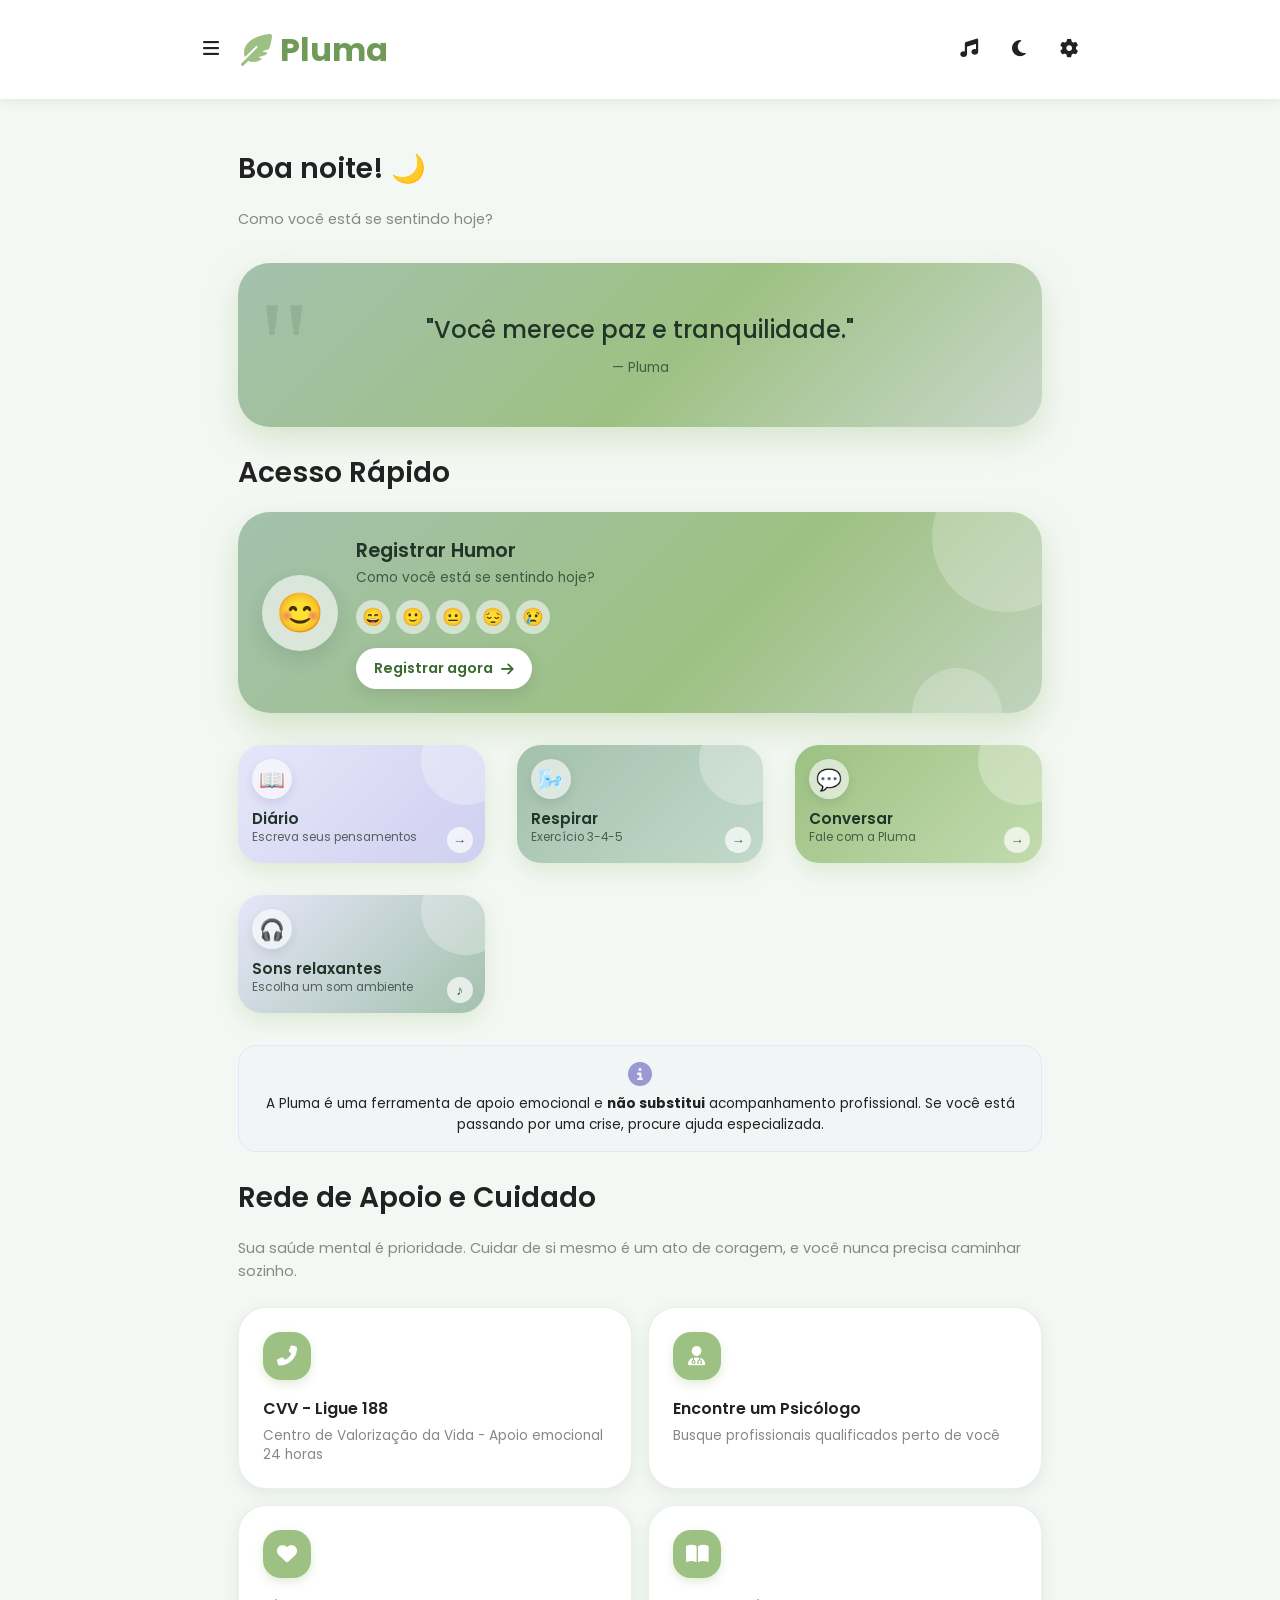
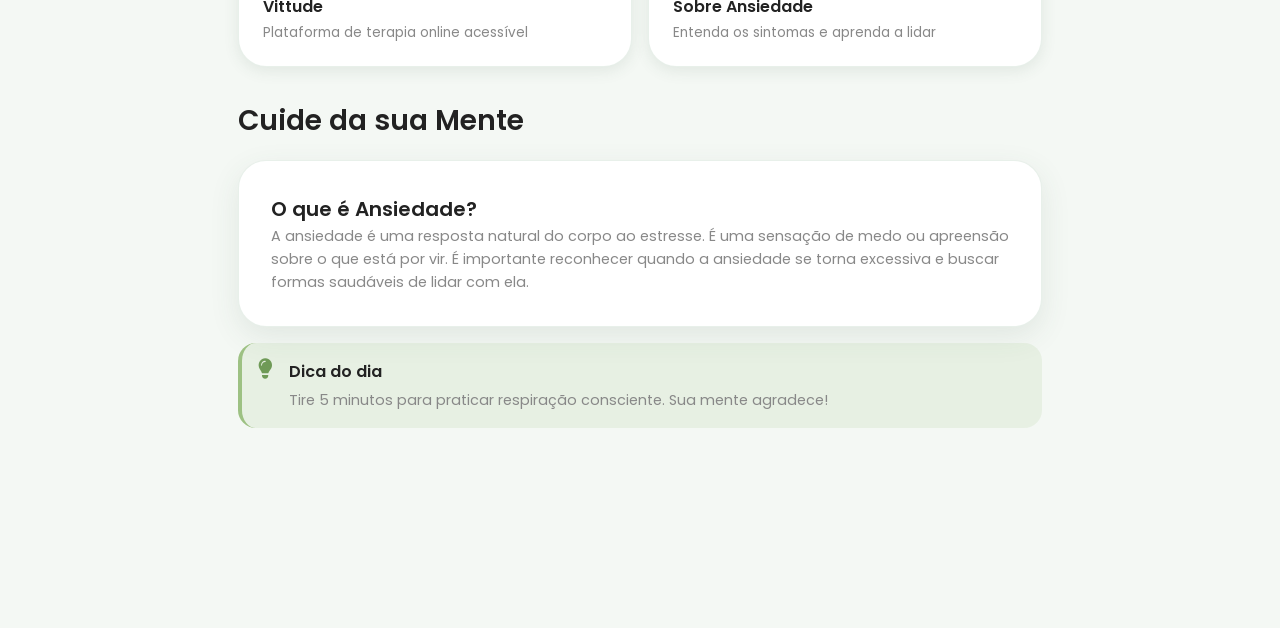
==== commit 2d43955e: "feat: corrigindo links úteis" ====
--- a/index.html
+++ b/index.html
@@ -161,13 +161,14 @@
 
         <!-- Links Úteis -->
         <section class="section">
-            <h2 class="section-title">Links Úteis</h2>
+            <h2 class="section-title">Rede de Apoio e Cuidado</h2>
+            <p class="section-subtitle">Sua saúde mental é prioridade. Cuidar de si mesmo é um ato de coragem, e você nunca precisa caminhar sozinho.</p>
             <div class="useful-links">
                 <a href="https://www.cvv.org.br/" target="_blank" rel="noopener noreferrer" class="useful-link">
                     <i class="fas fa-phone-alt"></i>
                     <div class="useful-link-content">
                         <span class="useful-link-title">CVV - Ligue 188</span>
-                        <span class="useful-link-description">Centro de Valorização da Vida - 24 horas</span>
+                        <span class="useful-link-description">Centro de Valorização da Vida - Apoio emocional 24 horas</span>
                     </div>
                 </a>
                 
@@ -175,7 +176,7 @@
                     <i class="fas fa-user-md"></i>
                     <div class="useful-link-content">
                         <span class="useful-link-title">Encontre um Psicólogo</span>
-                        <span class="useful-link-description">Profissionais perto de você</span>
+                        <span class="useful-link-description">Busque profissionais qualificados perto de você</span>
                     </div>
                 </a>
                 
@@ -183,7 +184,7 @@
                     <i class="fas fa-heart"></i>
                     <div class="useful-link-content">
                         <span class="useful-link-title">Vittude</span>
-                        <span class="useful-link-description">Terapia online acessível</span>
+                        <span class="useful-link-description">Plataforma de terapia online acessível</span>
                     </div>
                 </a>
                 
@@ -191,7 +192,7 @@
                     <i class="fas fa-book-open"></i>
                     <div class="useful-link-content">
                         <span class="useful-link-title">Sobre Ansiedade</span>
-                        <span class="useful-link-description">Entenda e aprenda a lidar</span>
+                        <span class="useful-link-description">Entenda os sintomas e aprenda a lidar</span>
                     </div>
                 </a>
             </div>
--- a/css/style.css
+++ b/css/style.css
@@ -462,56 +462,70 @@
     margin-top: var(--espacamento-sm);
 }
 
-/* Links Úteis */
+/* Links Úteis / Cards em Grade */
 .useful-links {
+    display: grid;
+    grid-template-columns: repeat(2, 1fr);
+    gap: var(--espacamento-md);
+}
+
+.useful-link {
     display: flex;
     flex-direction: column;
-    gap: var(--espacamento-sm);
-}
-
-.useful-link {
-    display: flex;
-    align-items: center;
+    align-items: flex-start;
     gap: var(--espacamento-md);
-    padding: var(--espacamento-md);
+    padding: var(--espacamento-lg);
     background: var(--branco);
+    border-radius: var(--borda-radius-lg);
+    text-decoration: none;
+    color: var(--texto-escuro);
+    transition: all var(--transicao-rapida);
+    box-shadow: 0 4px 15px var(--sombra);
+    border: 1px solid rgba(163, 193, 173, 0.25);
+}
+
+.useful-link:hover {
+    transform: translateY(-4px);
+    box-shadow: 0 8px 25px var(--sombra);
+    border-color: var(--verde-claro);
+}
+
+.useful-link i {
+    width: 48px;
+    height: 48px;
     border-radius: var(--borda-radius-md);
-    text-decoration: none;
-    color: var(--texto-escuro);
-    transition: all var(--transicao-rapida);
-    box-shadow: 0 2px 10px var(--sombra);
-}
-
-.useful-link:hover {
-    transform: translateX(5px);
-    box-shadow: 0 4px 15px var(--sombra);
-}
-
-.useful-link i {
-    width: 40px;
-    height: 40px;
-    border-radius: 50%;
     display: flex;
     align-items: center;
     justify-content: center;
     background: var(--verde-claro);
     color: var(--branco);
+    font-size: 1.25rem;
+    box-shadow: 0 4px 10px rgba(157, 193, 131, 0.3);
 }
 
 .useful-link-content {
-    flex: 1;
+    display: flex;
+    flex-direction: column;
+    gap: var(--espacamento-xs);
 }
 
 .useful-link-title {
     font-weight: 600;
-    font-size: 0.95rem;
+    font-size: 1rem;
 }
 
 .useful-link-description {
-    font-size: 0.8rem;
+    font-size: 0.85rem;
     color: var(--cinza-medio);
-}
-
+    line-height: 1.4;
+}
+
+/* Responsividade para telas menores (celular) */
+@media screen and (max-width: 480px) {
+    .useful-links {
+        grid-template-columns: 1fr;
+    }
+}
 /* Disclaimer */
 .disclaimer {
     background: rgba(230, 230, 250, 0.2);
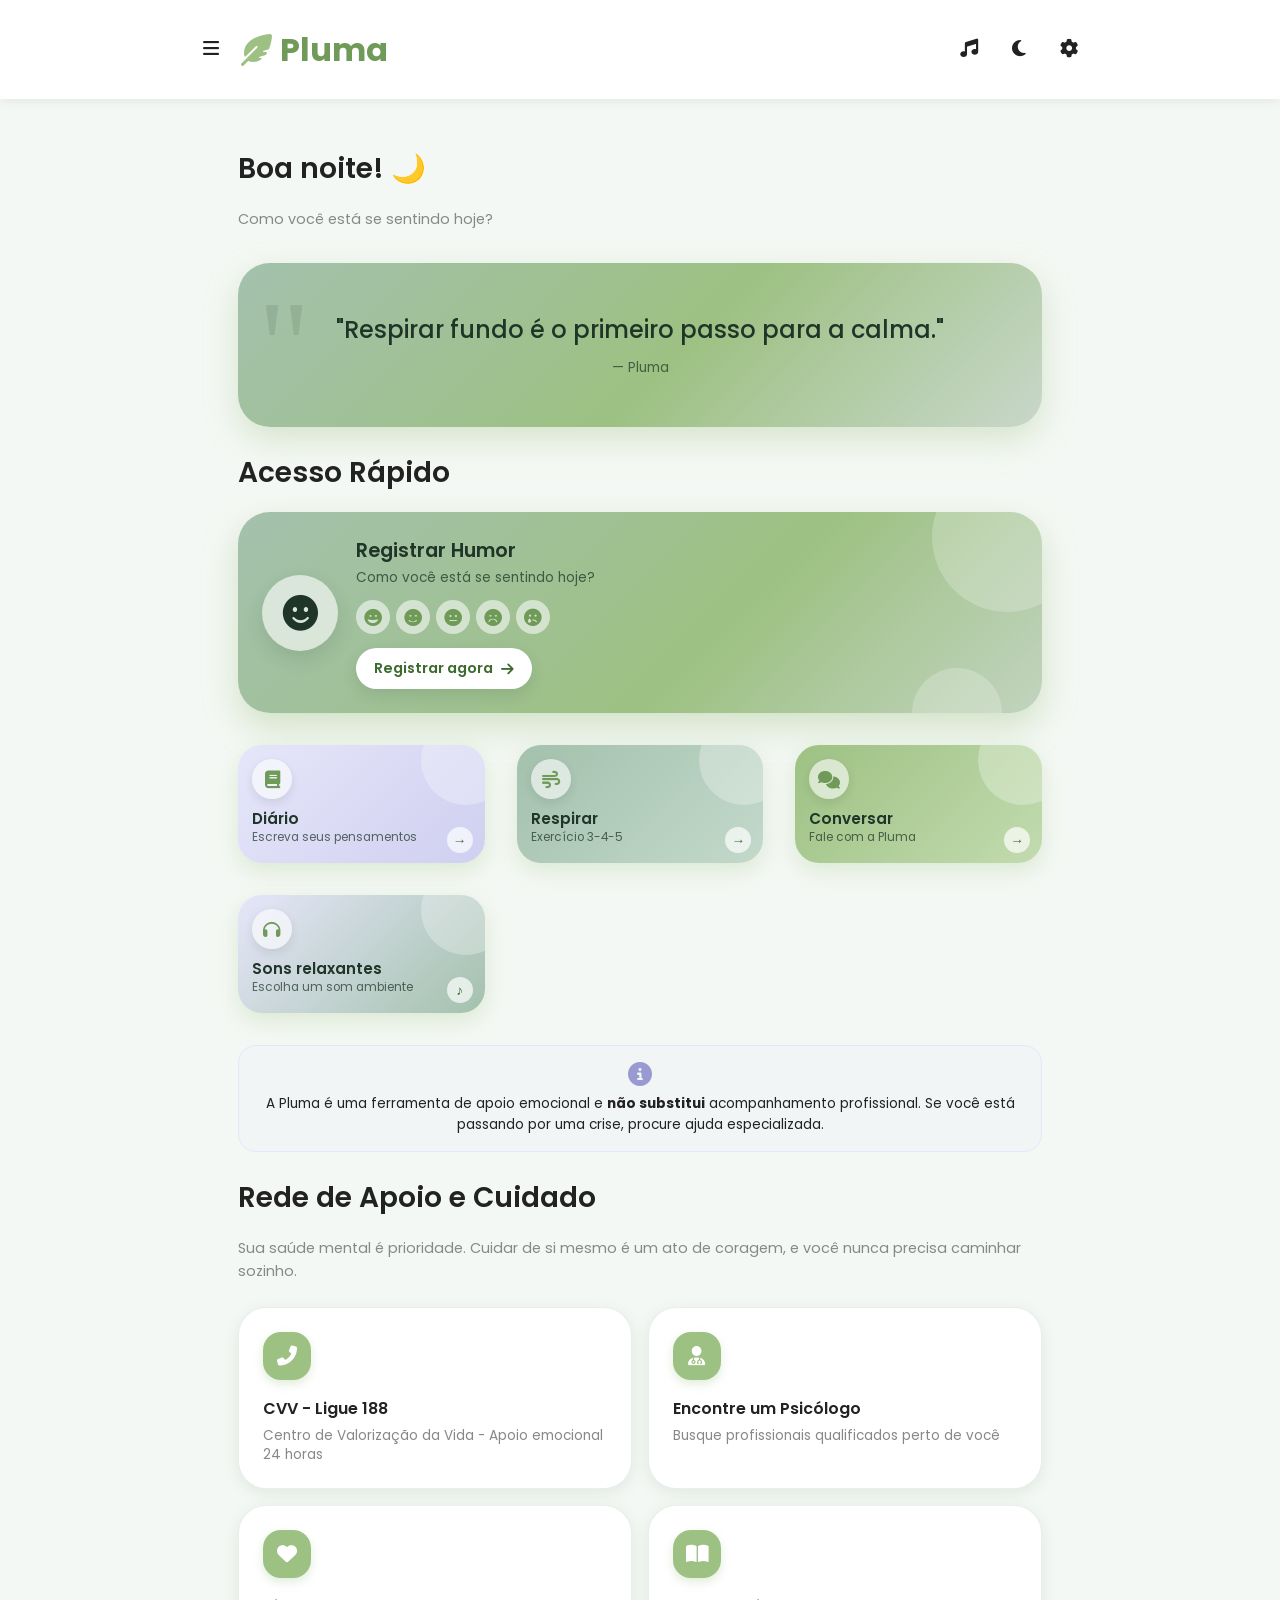
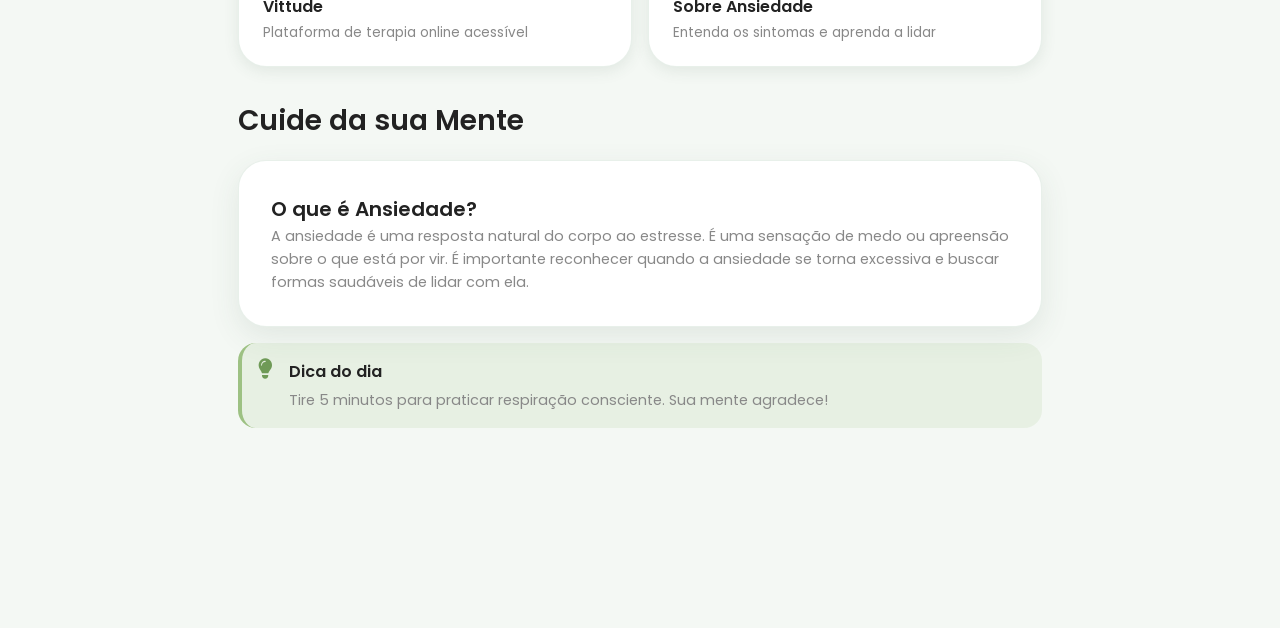
==== commit a47a1f71: "feat: modificando ícones" ====
--- a/index.html
+++ b/index.html
@@ -109,40 +109,44 @@
             <h2 class="section-title">Acesso Rápido</h2>
             <div class="cards-grid">
                 <a href="humor.html" class="card card-humor" aria-label="Registrar humor">
-                    <div class="humor-badge" aria-hidden="true">😊</div>
+                    <div class="humor-badge" aria-hidden="true"><i class="fas fa-smile"></i></div>
                     <div class="humor-body">
                         <h3 class="card-title">Registrar Humor</h3>
                         <p class="card-subtitle">Como você está se sentindo hoje?</p>
                         <div class="humor-faces" aria-hidden="true">
-                            <span>😄</span><span>🙂</span><span>😐</span><span>😔</span><span>😢</span>
+                            <span><i class="fas fa-grin"></i></span>
+                            <span><i class="fas fa-smile"></i></span>
+                            <span><i class="fas fa-meh"></i></span>
+                            <span><i class="fas fa-frown"></i></span>
+                            <span><i class="fas fa-sad-tear"></i></span>
                         </div>
                         <span class="humor-cta">Registrar agora <i class="fas fa-arrow-right"></i></span>
                     </div>
                 </a>
                 
                 <a href="diario.html" class="card card-mini mini-lilas">
-                    <span class="mini-badge" aria-hidden="true">📖</span>
+                    <span class="mini-badge" aria-hidden="true"><i class="fas fa-book"></i></span>
                     <h3 class="card-title">Diário</h3>
                     <p class="card-subtitle">Escreva seus pensamentos</p>
                     <span class="mini-go" aria-hidden="true">→</span>
                 </a>
 
                 <a href="respirar.html" class="card card-mini mini-salvia">
-                    <span class="mini-badge" aria-hidden="true">🌬️</span>
+                    <span class="mini-badge" aria-hidden="true"><i class="fas fa-wind"></i></span>
                     <h3 class="card-title">Respirar</h3>
                     <p class="card-subtitle">Exercício 3-4-5</p>
                     <span class="mini-go" aria-hidden="true">→</span>
                 </a>
 
                 <a href="chat.html" class="card card-mini mini-verde">
-                    <span class="mini-badge" aria-hidden="true">💬</span>
+                    <span class="mini-badge" aria-hidden="true"><i class="fas fa-comments"></i></span>
                     <h3 class="card-title">Conversar</h3>
                     <p class="card-subtitle">Fale com a Pluma</p>
                     <span class="mini-go" aria-hidden="true">→</span>
                 </a>
 
                 <button type="button" class="card card-mini mini-sons" data-abrir-sons>
-                    <span class="mini-badge" aria-hidden="true">🎧</span>
+                    <span class="mini-badge" aria-hidden="true"><i class="fas fa-headphones"></i></span>
                     <h3 class="card-title">Sons relaxantes</h3>
                     <p class="card-subtitle">Escolha um som ambiente</p>
                     <span class="mini-go" aria-hidden="true">♪</span>
--- a/css/style.css
+++ b/css/style.css
@@ -1257,3 +1257,22 @@
 @media (prefers-reduced-motion: reduce) {
     .som-eq i, .icon-btn.tocando::after { animation: none; }
 }
+
+/* Estilização dos ícones do Font Awesome nas badges */
+.mini-badge i,
+.humor-badge i,
+.humor-faces span i {
+    color: var(--verde-escuro);
+    font-size: 1.1rem;
+}
+
+.humor-badge i {
+    font-size: 2.2rem;
+    color: #1f3527;
+}
+
+.humor-faces span {
+    display: flex;
+    align-items: center;
+    justify-content: center;
+}
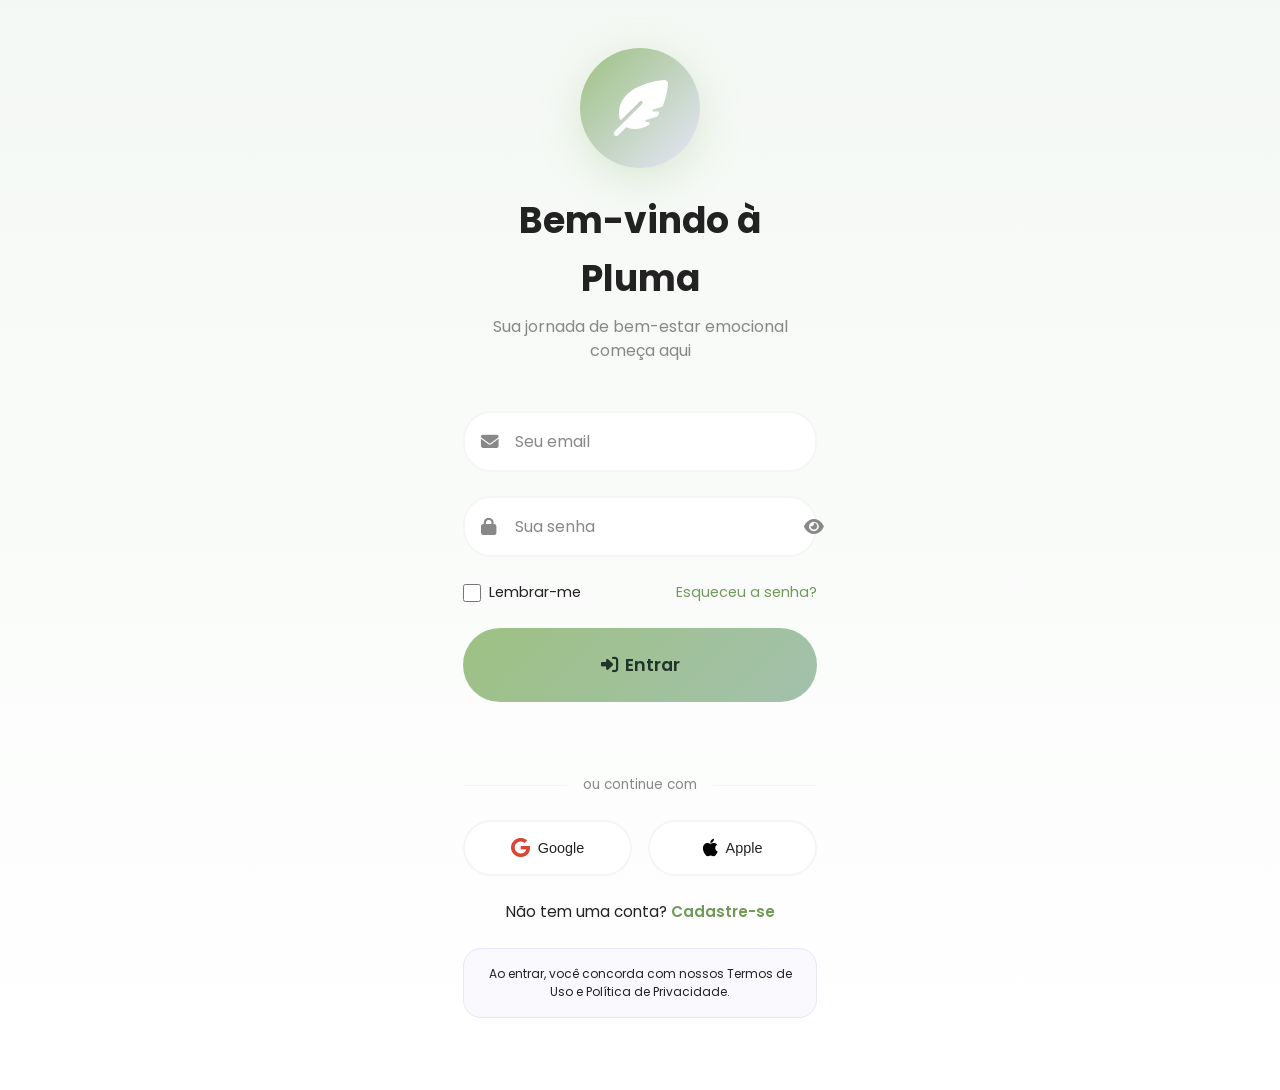
==== commit 8f97ea35: "feat: corrigindo login" ====
--- a/index.html
+++ b/index.html
@@ -9,6 +9,12 @@
     <meta name="apple-mobile-web-app-status-bar-style" content="default">
     
     <title>Pluma - Apoio Emocional</title>
+    <script>
+    // Se não estiver logado, redireciona para a tela de login ao abrir o index.html
+    if (localStorage.getItem('pluma_logged_in') !== 'true') {
+        window.location.href = 'login.html';
+    }
+</script>
     
     <!-- Fonts -->
     <link rel="preconnect" href="https://fonts.googleapis.com">
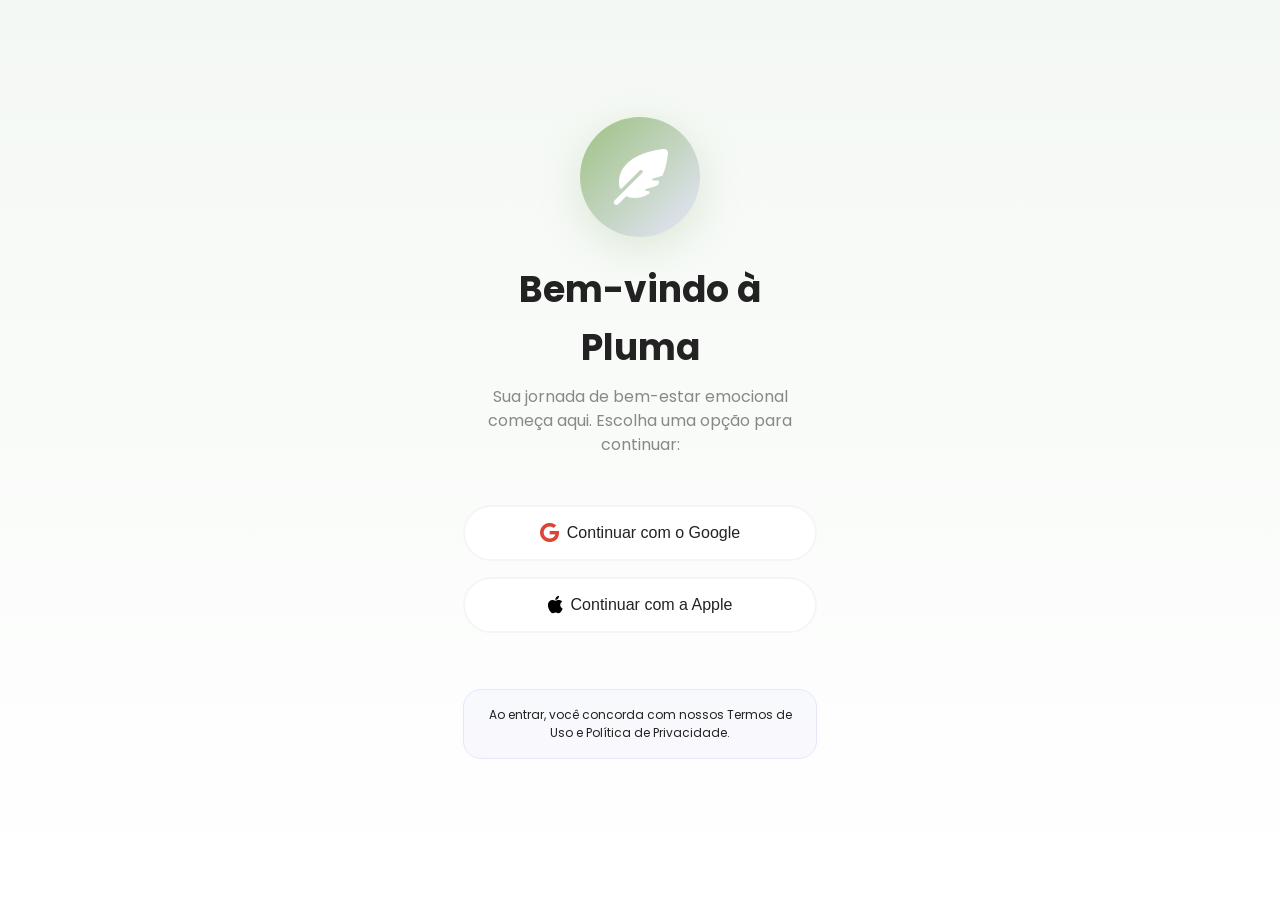
==== commit 3d60068f: "feat: adicionando logout menu inicial" ====
--- a/index.html
+++ b/index.html
@@ -10,7 +10,7 @@
     
     <title>Pluma - Apoio Emocional</title>
     <script>
-    // Se não estiver logado, redireciona para a tela de login ao abrir o index.html
+    // Se não estiver logado, manda direto para a tela de login
     if (localStorage.getItem('pluma_logged_in') !== 'true') {
         window.location.href = 'login.html';
     }
@@ -92,6 +92,31 @@
                 <i class="fas fa-comments"></i>
                 <span>Conversar</span>
             </a>
+        </div>
+
+        <!-- Perfil e ações do usuário no rodapé da sidebar -->
+        <div class="side-menu-footer">
+            <div class="user-profile-summary">
+                <div class="user-avatar">
+                    <i class="fas fa-user-circle"></i>
+                </div>
+                <div class="user-info">
+                    <span class="user-name" id="sideUserName">Usuário Pluma</span>
+                    <span class="user-status">Online</span>
+                </div>
+            </div>
+
+            <div class="side-footer-actions">
+                <a href="config.html" class="side-link">
+                    <i class="fas fa-cog"></i>
+                    <span>Configurações</span>
+                </a>
+                <button type="button" class="side-link logout-btn-side"
+                    onclick="localStorage.removeItem('pluma_logged_in'); localStorage.removeItem('pluma_user'); window.location.href='login.html';">
+                    <i class="fas fa-sign-out-alt"></i>
+                    <span>Sair</span>
+                </button>
+            </div>
         </div>
     </nav>
 
--- a/css/style.css
+++ b/css/style.css
@@ -1275,4 +1275,71 @@
     display: flex;
     align-items: center;
     justify-content: center;
+}
+/* Rodapé do Menu Lateral */
+.side-menu {
+    display: flex;
+    flex-direction: column;
+}
+
+.side-menu-links {
+    flex: 1;
+    overflow-y: auto;
+}
+
+.side-menu-footer {
+    padding: var(--espacamento-md);
+    border-top: 1px solid rgba(255, 255, 255, 0.1);
+    display: flex;
+    flex-direction: column;
+    gap: var(--espacamento-md);
+    margin-top: auto;
+}
+
+.user-profile-summary {
+    display: flex;
+    align-items: center;
+    gap: var(--espacamento-sm);
+    padding: var(--espacamento-xs) 0;
+}
+
+.user-avatar i {
+    font-size: 2rem;
+    color: var(--verde-claro);
+}
+
+.user-info {
+    display: flex;
+    flex-direction: column;
+}
+
+.user-name {
+    font-size: 0.9rem;
+    font-weight: 600;
+    color: var(--texto-escuro);
+}
+
+.user-status {
+    font-size: 0.75rem;
+    color: var(--cinza-medio);
+}
+
+.side-footer-actions {
+    display: flex;
+    flex-direction: column;
+    gap: var(--espacamento-xs);
+}
+
+.logout-btn-side {
+    width: 100%;
+    background: none;
+    border: none;
+    cursor: pointer;
+    color: #e74c3c !important;
+    text-align: left;
+    font-family: inherit;
+}
+
+.logout-btn-side:hover {
+    background: rgba(231, 76, 60, 0.1) !important;
 }
